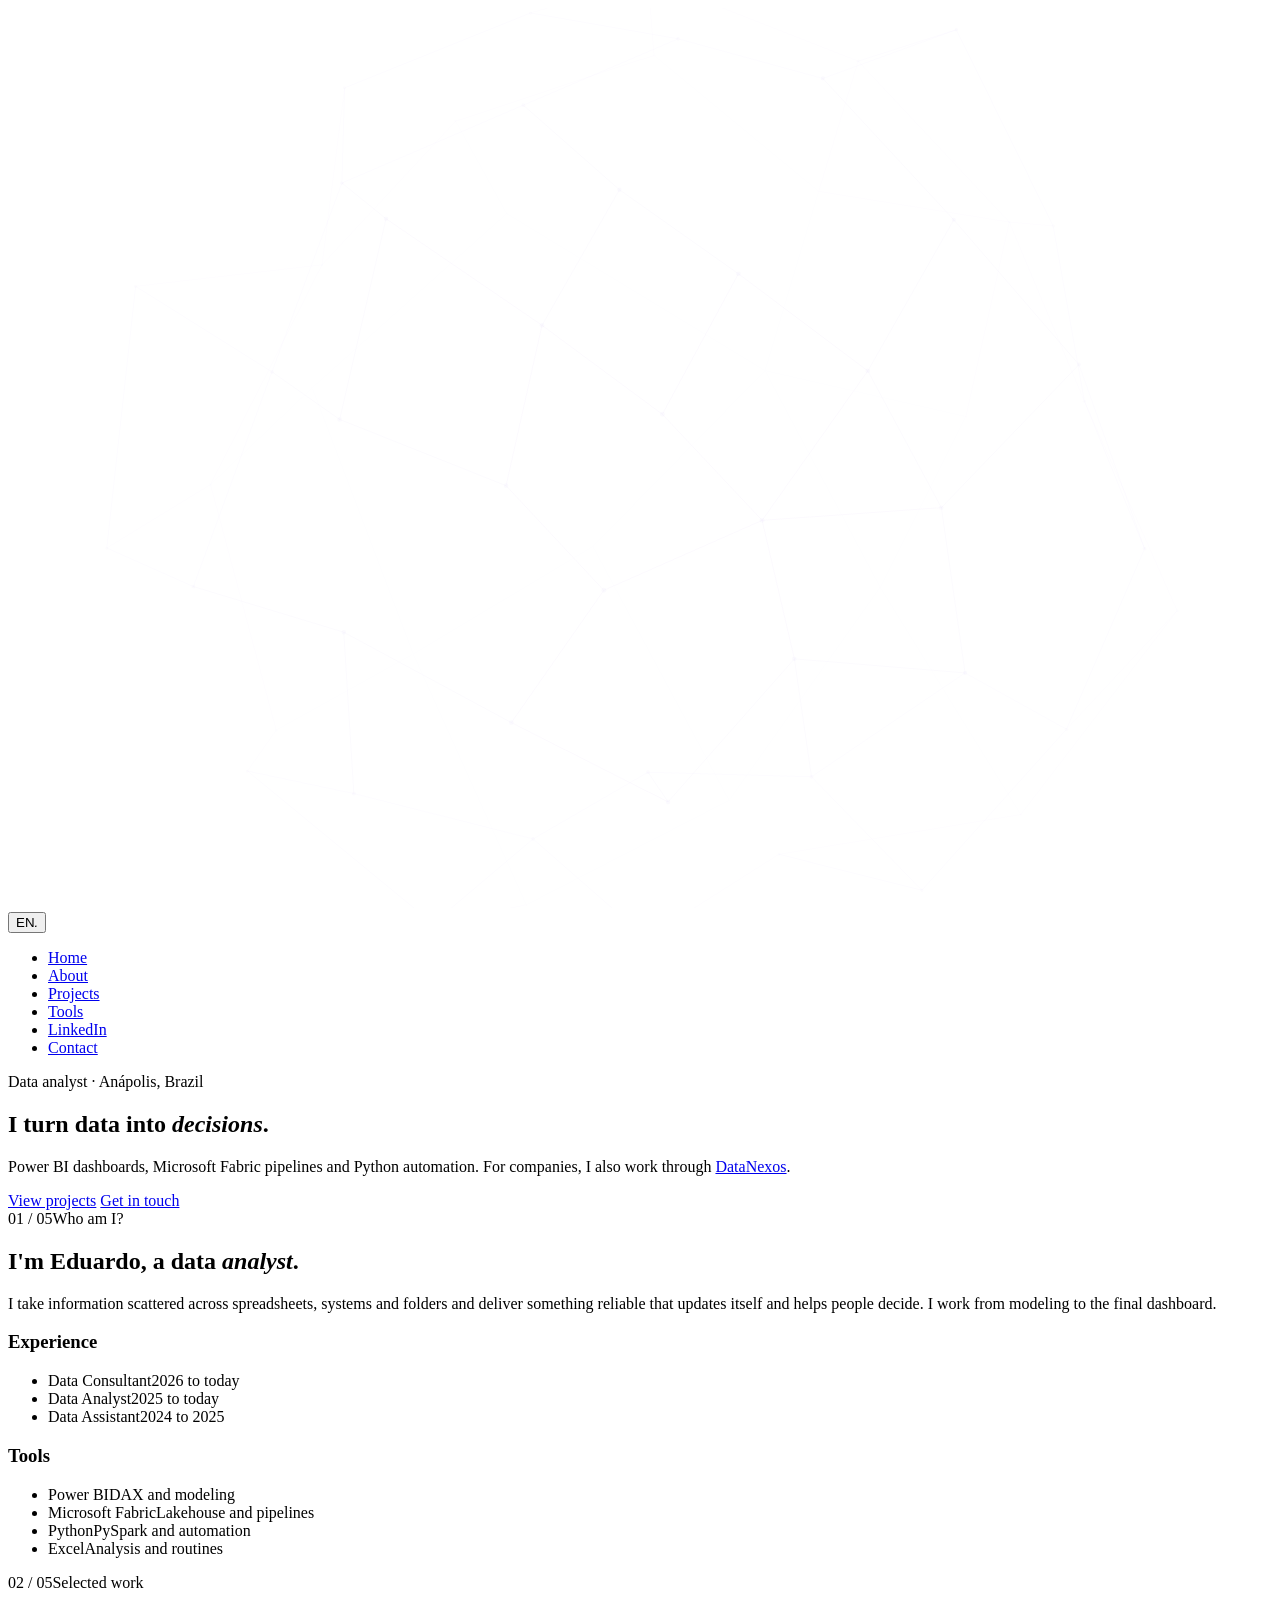
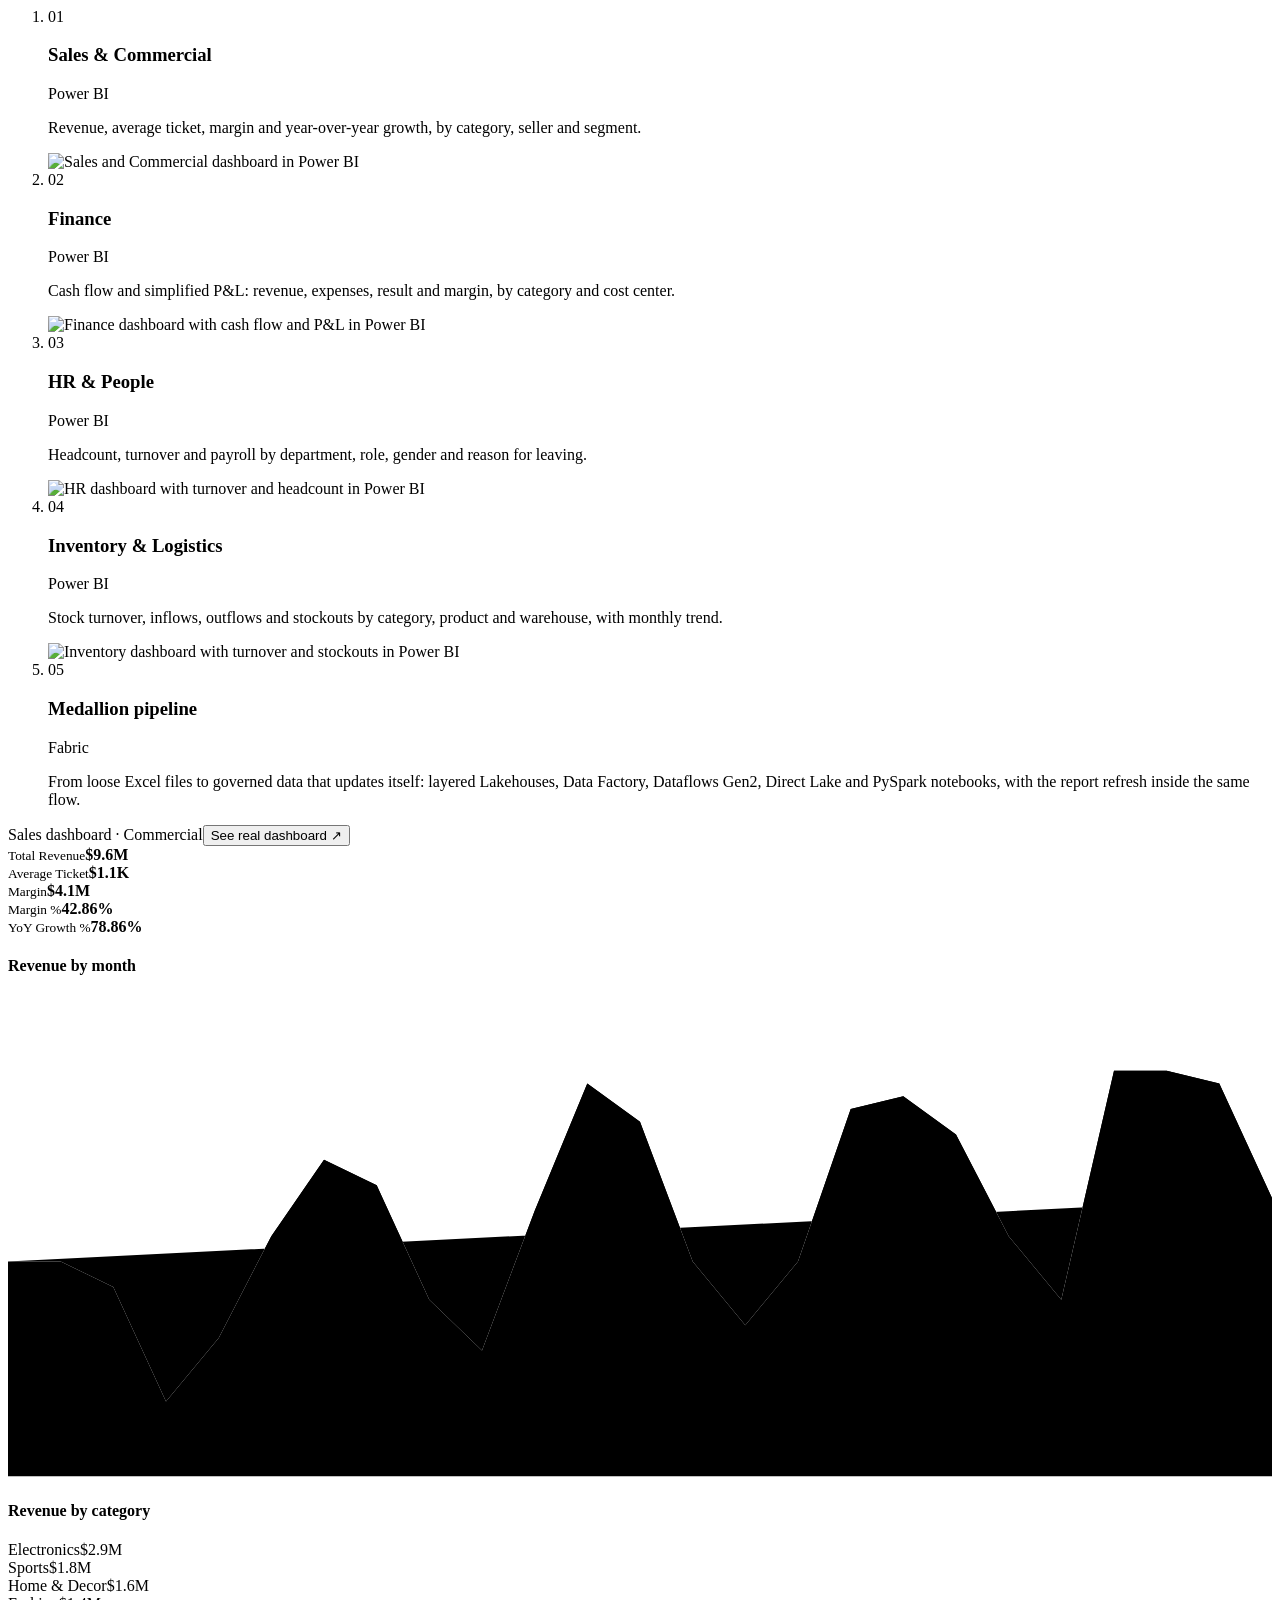
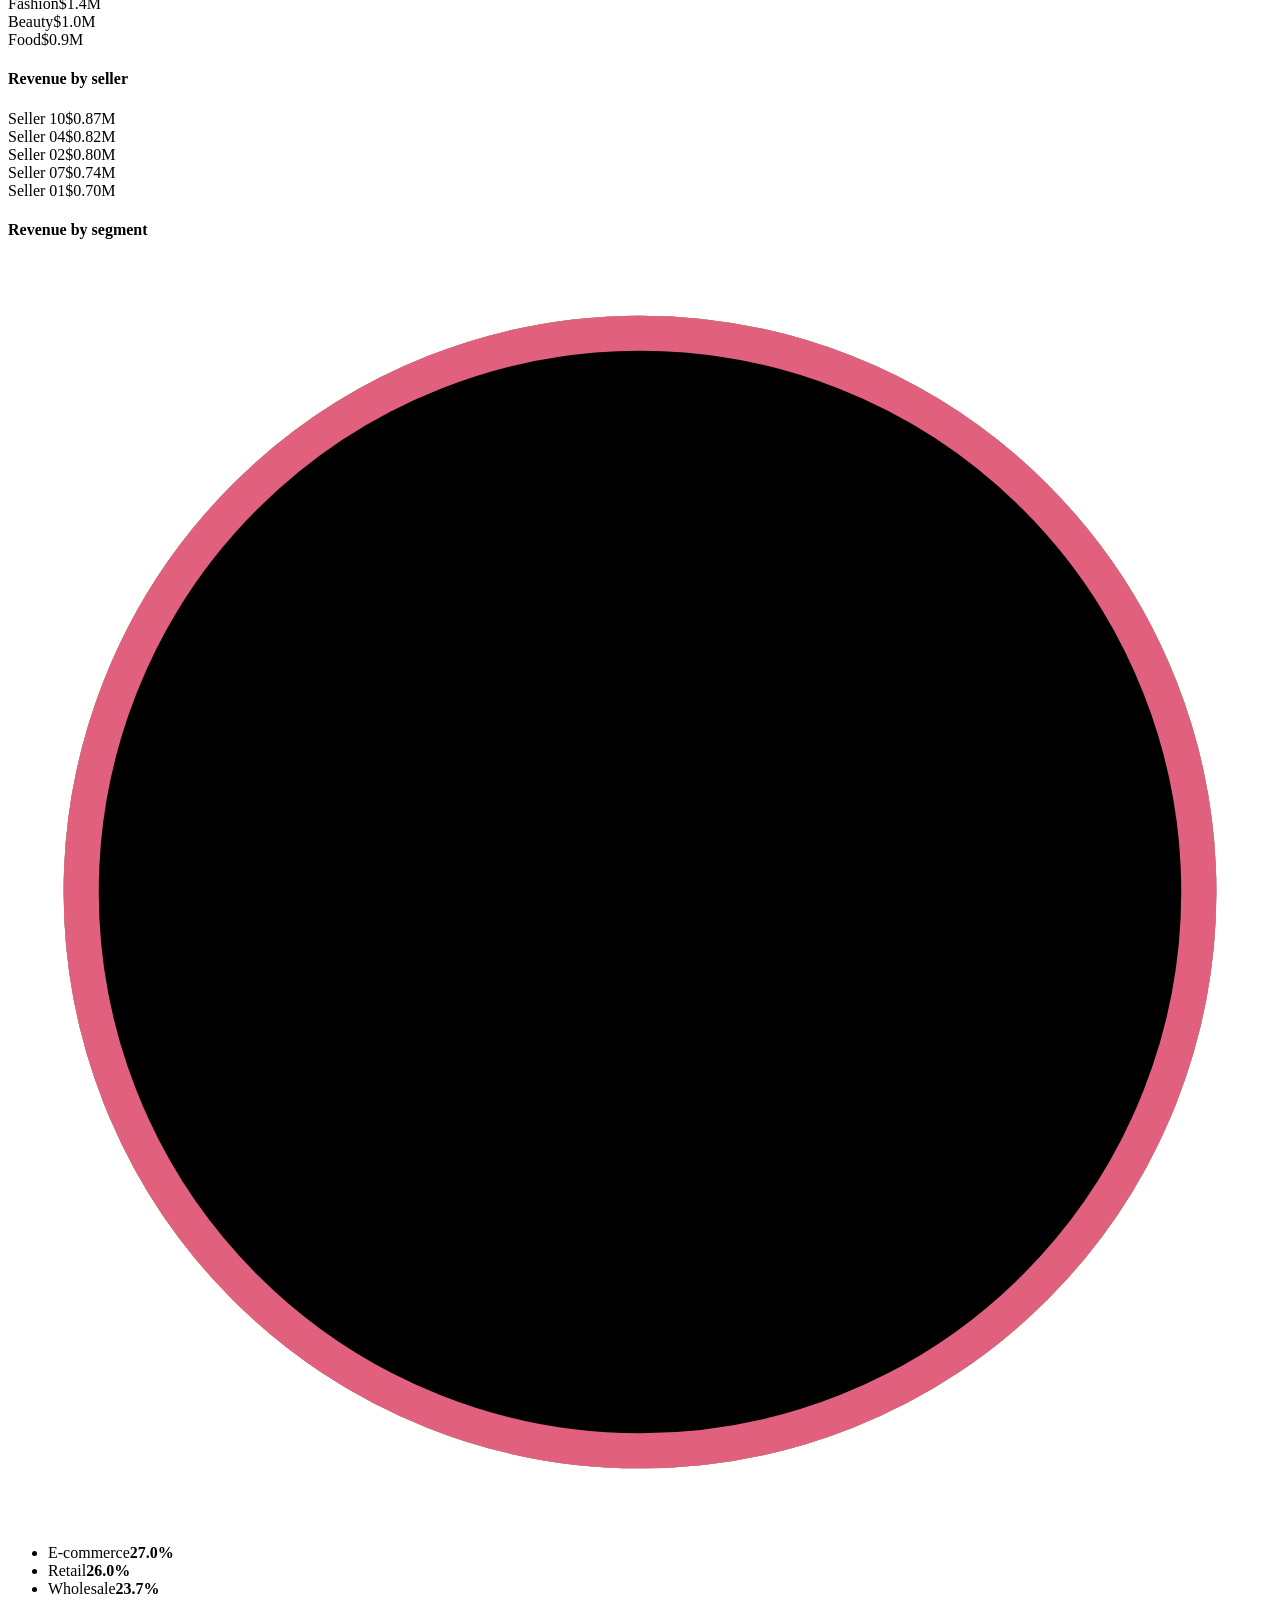
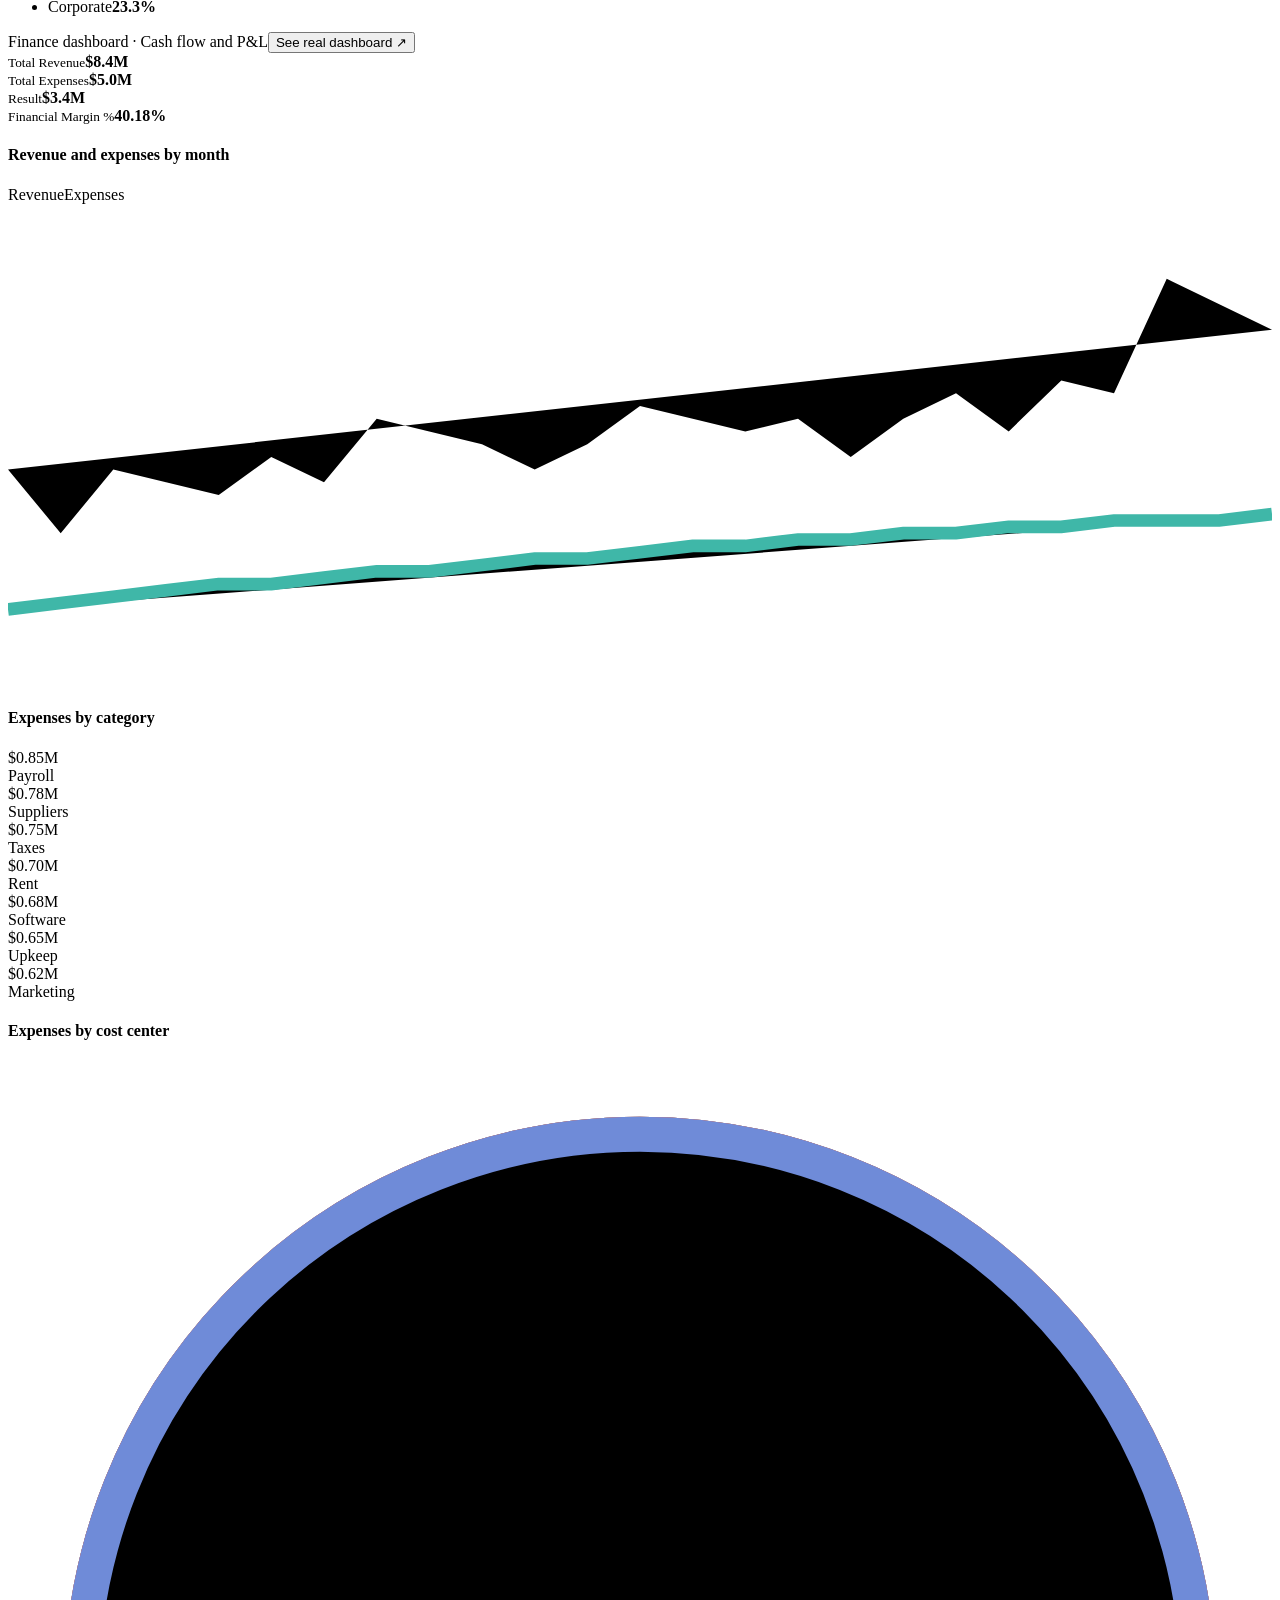
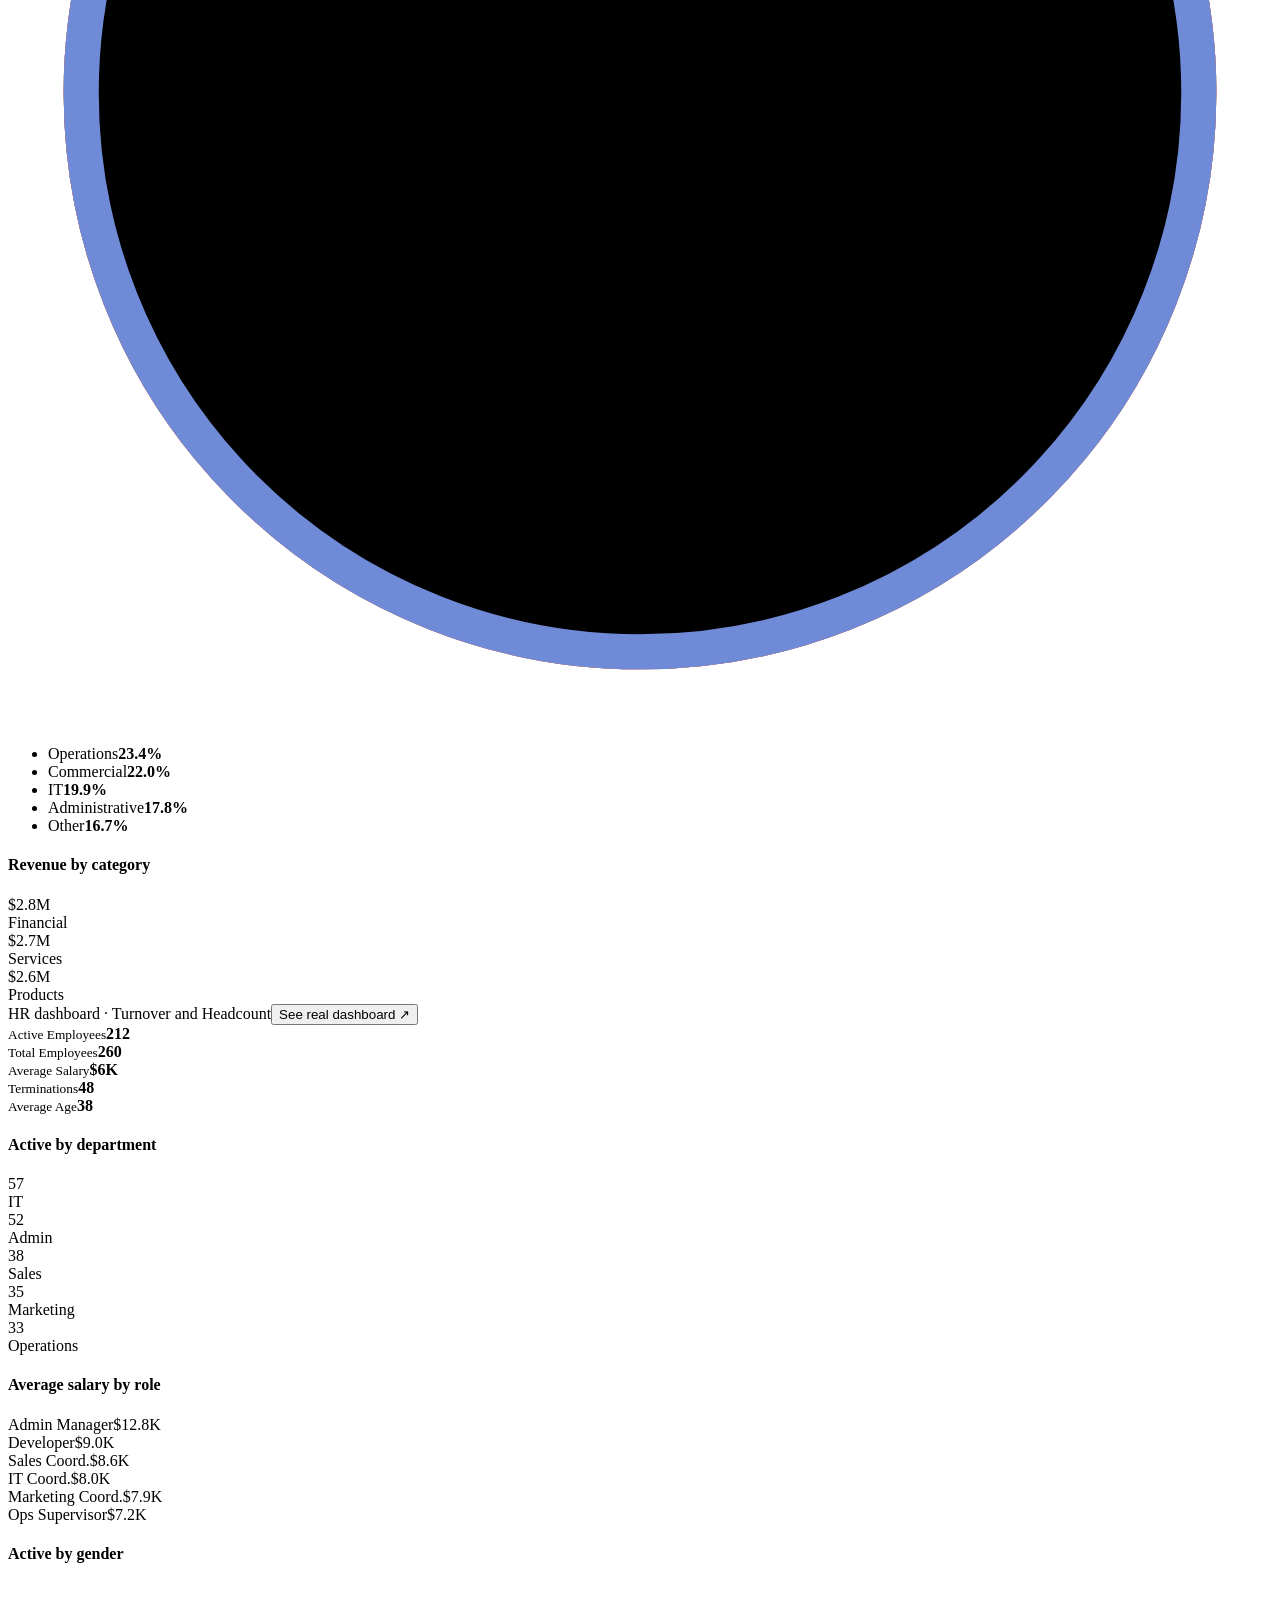
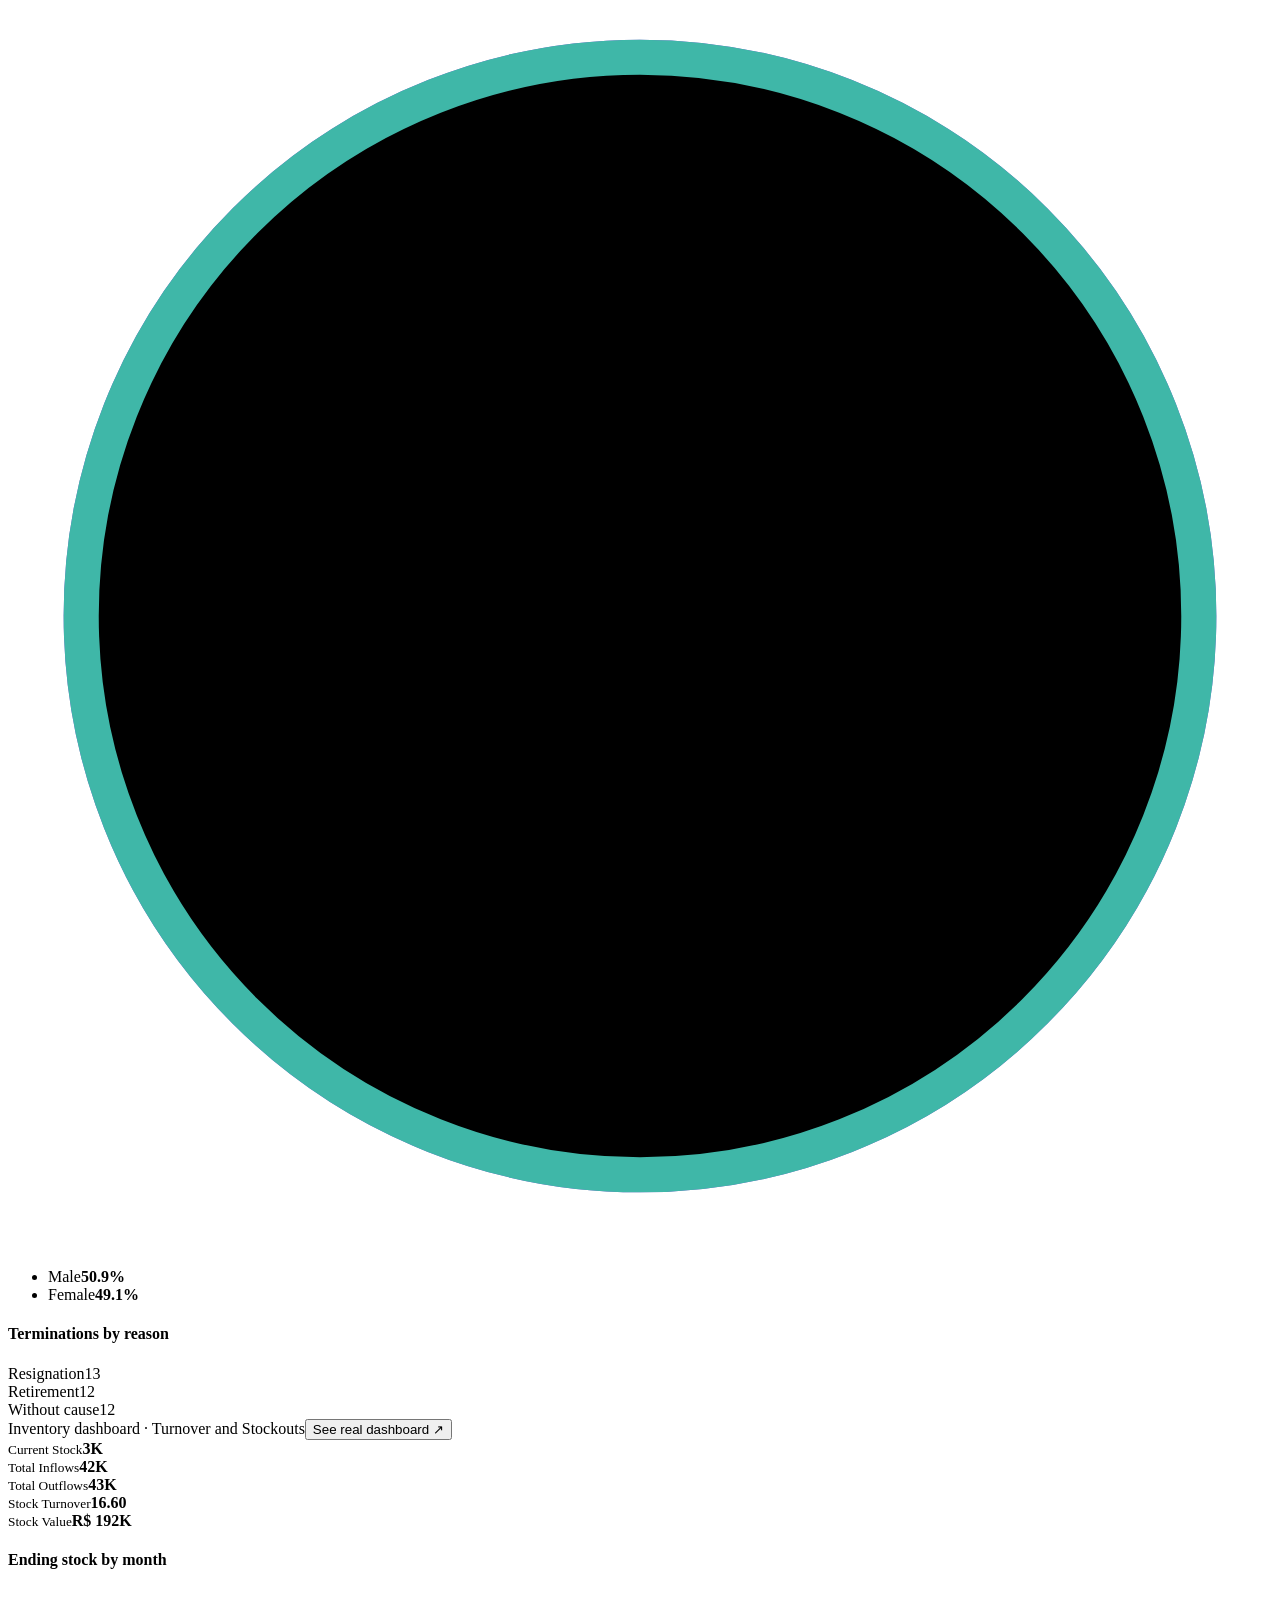
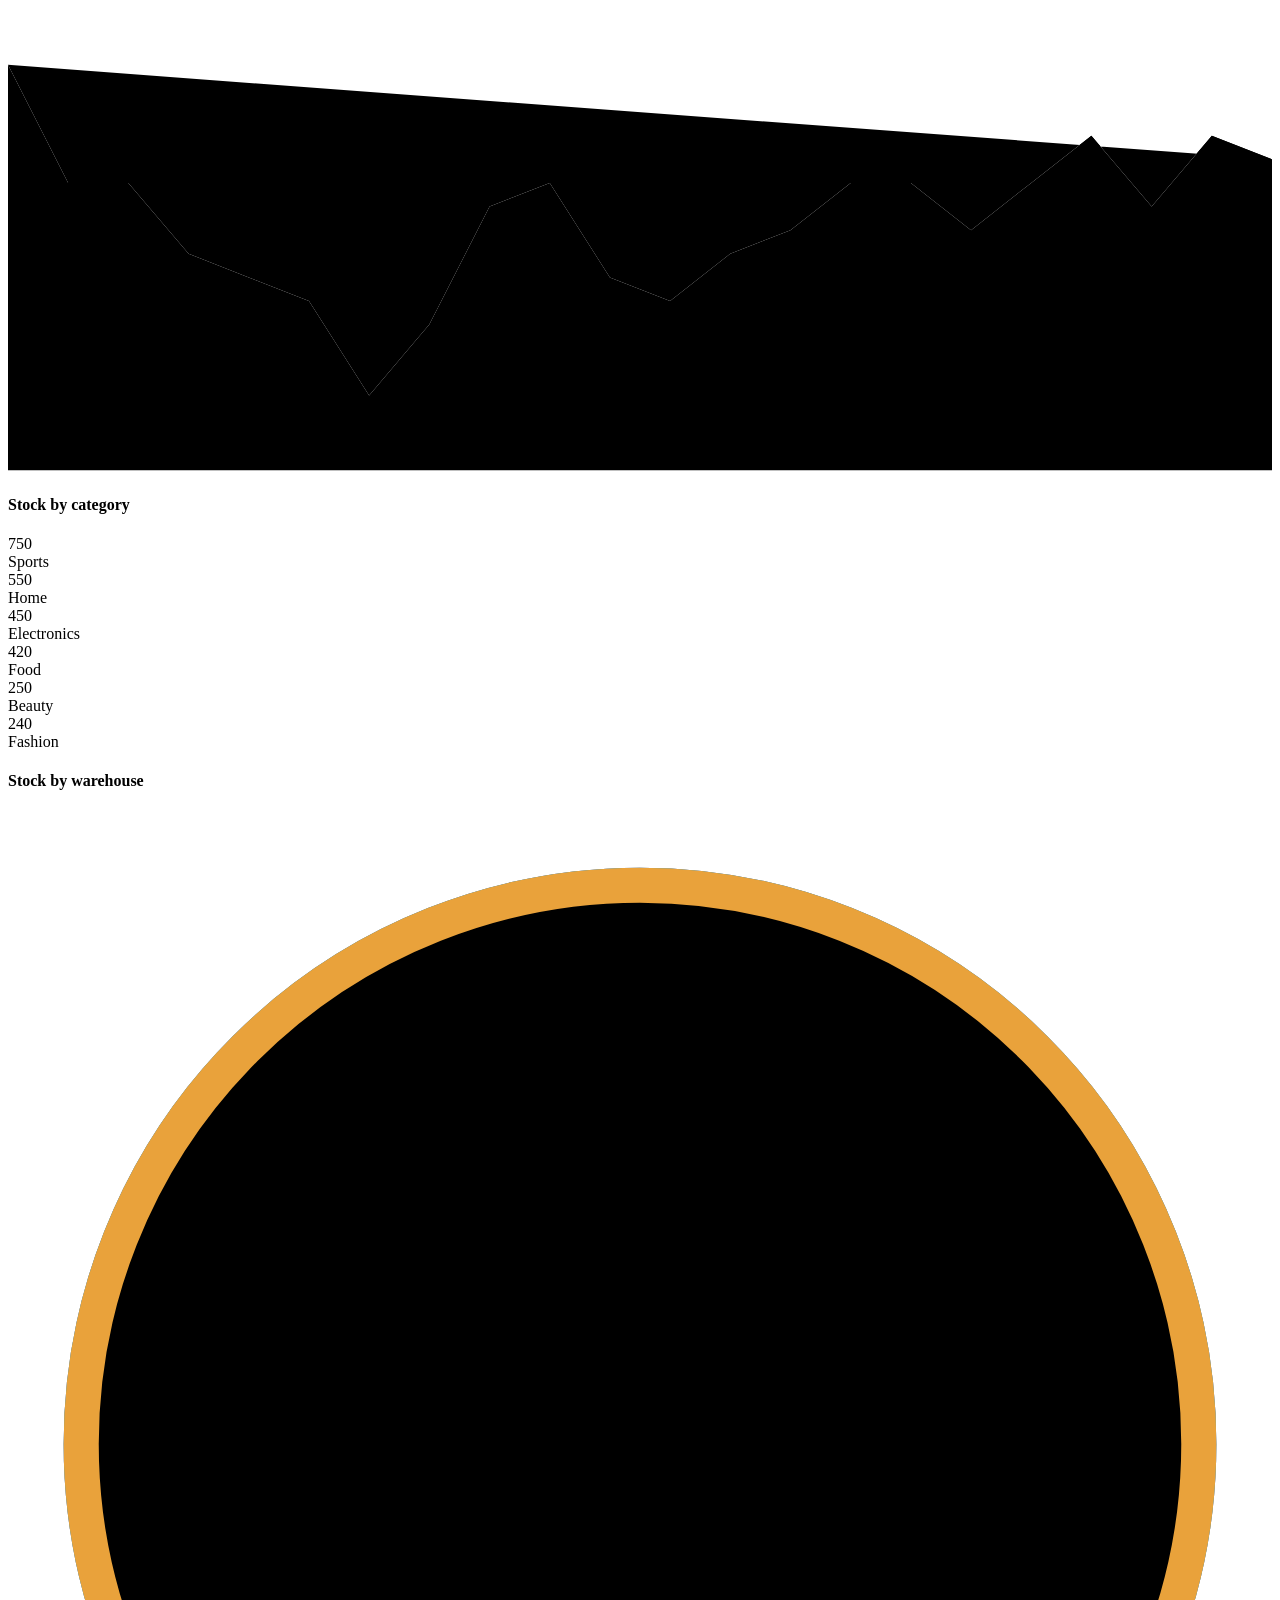
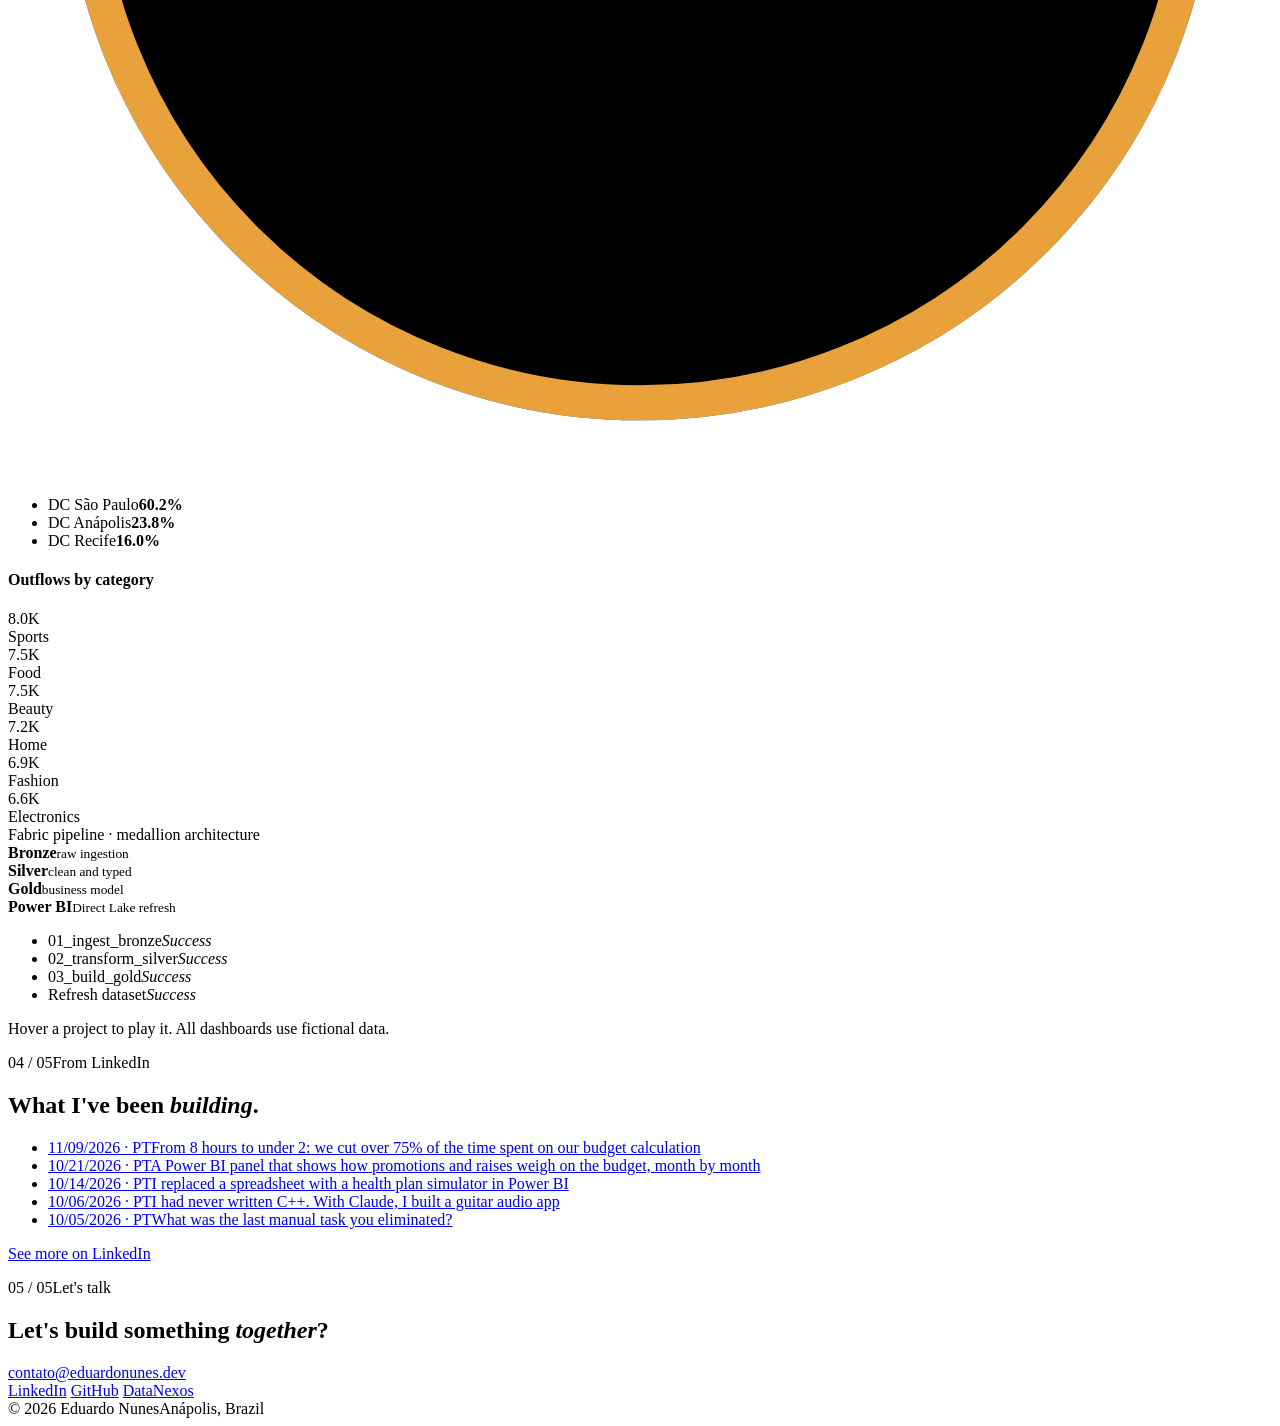
==== index.html @ 03f91855 "Add Ferramentas link to the main nav Co-Authored-By: Claude Sonnet 5.5 <noreply@anthropic.com>" ====
<!DOCTYPE html>
<html lang="pt-BR">
<head>
  <meta charset="utf-8">
  <meta name="viewport" content="width=device-width, initial-scale=1">
  <title>Eduardo Nunes | Analista de dados</title>
  <meta name="description" content="Eduardo Nunes, analista e consultor de dados em Anápolis, GO. Painéis em Power BI, pipelines no Microsoft Fabric e automações em Python.">
  <meta name="author" content="Eduardo Nunes">
  <meta name="theme-color" content="#030305">
  <link rel="canonical" href="https://eduardonunes.dev/">
  <meta property="og:type" content="website">
  <meta property="og:title" content="Eduardo Nunes | Analista de dados">
  <meta property="og:description" content="Painéis em Power BI, pipelines no Microsoft Fabric e automações em Python.">
  <meta property="og:url" content="https://eduardonunes.dev/">
  <meta property="og:image" content="https://eduardonunes.dev/assets/images/og.png">
  <meta name="twitter:card" content="summary_large_image">
  <link rel="icon" href="assets/images/favicon.svg" type="image/svg+xml">
  <link rel="preload" as="font" type="font/woff2" href="assets/fonts/robotoslab-latin.woff2" crossorigin>
  <link rel="preload" as="font" type="font/woff2" href="assets/fonts/spacegrotesk-latin.woff2" crossorigin>
  <script>if(!matchMedia("(prefers-reduced-motion: reduce)").matches)document.documentElement.classList.add("js")</script>
  <link rel="stylesheet" href="assets/css/portfolio.css">
  <script type="application/ld+json">
  {"@context":"https://schema.org","@type":"Person","name":"Eduardo Nunes","url":"https://eduardonunes.dev/","jobTitle":"Analista e Consultor de Dados","email":"contato@eduardonunes.dev","address":{"@type":"PostalAddress","addressLocality":"Anápolis","addressRegion":"GO","addressCountry":"BR"},"sameAs":["https://www.linkedin.com/in/eduardonunesgoncalves/","https://github.com/DevEduNunes","https://datanexos.com"]}
  </script>
</head>
<body>
<canvas id="art" aria-hidden="true"></canvas>

<header class="nav">
  <button class="lang" id="lang" type="button" aria-label="Mudar idioma / Switch language" title="Switch to English"><span id="langLabel">BR</span><i>.</i></button>
  <div class="hint" id="langHint" role="status" hidden>
    <b data-en="Mudar idioma">Switch language</b>
    <span data-en="Este site também está disponível em português.">This site is also available in English.</span>
    <i class="tm" aria-hidden="true"></i>
  </div>
  <nav aria-label="Principal">
    <ul>
      <li><a href="#home" data-nav="home" data-en="Home">Início</a></li>
      <li><a href="#sobre" data-nav="sobre" data-en="About">Sobre</a></li>
      <li><a href="#projetos" data-nav="projetos" data-en="Projects">Projetos</a></li>
      <li><a href="/Ferramentas/" data-en="Tools">Ferramentas</a></li>
      <li><a href="#github" data-nav="github">GitHub</a></li>
      <li><a href="#linkedin" data-nav="linkedin">LinkedIn</a></li>
      <li><a href="#contato" data-nav="contato" data-en="Contact">Contato</a></li>
    </ul>
  </nav>
</header>

<main>

  <!-- Home -->
  <section class="scene" id="home">
    <div class="kicker plain fx"><span class="label" data-en="Data analyst · Anápolis, Brazil">Analista de dados · Anápolis, GO</span></div>
    <h1 class="big">
      <span class="ln"><span data-en="I turn">Transformo</span></span>
      <span class="ln"><span style="--d:.1s" data-en="data into">dados em</span></span>
      <span class="ln"><span style="--d:.2s" data-en="<em>decisions</em>."><em>decisões</em>.</span></span>
    </h1>
    <p class="lede fx" style="--d:.55s" data-en='Power BI dashboards, Microsoft Fabric pipelines and Python automation. For companies, I also work through <a class="tl inl" href="https://datanexos.com" target="_blank" rel="noopener">DataNexos</a>.'>Painéis em Power BI, pipelines no Microsoft Fabric e automações em Python. Para empresas, atendo também pela <a class="tl inl" href="https://datanexos.com" target="_blank" rel="noopener">DataNexos</a>.</p>
    <div class="actions fx" style="--d:.7s">
      <a class="tl" href="#projetos" data-en="View projects">Ver projetos</a>
      <a class="tl" href="#contato" data-en="Get in touch">Falar comigo</a>
    </div>
  </section>

  <!-- Sobre -->
  <section class="scene" id="sobre">
    <div class="kicker fx"><span class="count">01 / 05</span><span class="bar"></span><span class="label" data-en="Who am I?">Quem sou eu?</span></div>
    <h2 class="big md">
      <span class="ln"><span data-en="I'm Eduardo,">Sou o Eduardo,</span></span>
      <span class="ln"><span style="--d:.1s" data-en="a data <em>analyst</em>."><em>analista</em> de dados.</span></span>
    </h2>
    <p class="lede fx" style="--d:.45s" data-en="I take information scattered across spreadsheets, systems and folders and deliver something reliable that updates itself and helps people decide. I work from modeling to the final dashboard.">Pego informação espalhada em planilhas, sistemas e pastas e entrego algo confiável, que se atualiza sozinho e ajuda quem precisa decidir. Trabalho da modelagem ao painel final.</p>
    <div class="about-grid fx" style="--d:.6s">
      <div>
        <h3 data-en="Experience">Experiência</h3>
        <ul>
          <li><span data-en="Data Consultant">Consultor de Dados</span><span data-en="2026 to today">2026 a hoje</span></li>
          <li><span data-en="Data Analyst">Analista de Dados</span><span data-en="2025 to today">2025 a hoje</span></li>
          <li><span data-en="Data Assistant">Assistente de Dados</span><span data-en="2024 to 2025">2024 a 2025</span></li>
        </ul>
      </div>
      <div>
        <h3 data-en="Tools">Ferramentas</h3>
        <ul>
          <li><span>Power BI</span><span data-en="DAX and modeling">DAX e modelagem</span></li>
          <li><span>Microsoft Fabric</span><span data-en="Lakehouse and pipelines">Lakehouse e pipelines</span></li>
          <li><span>Python</span><span data-en="PySpark and automation">PySpark e automação</span></li>
          <li><span>Excel</span><span data-en="Analysis and routines">Análise e rotinas</span></li>
        </ul>
      </div>
    </div>
  </section>

  <!-- Projetos -->
  <section class="scene" id="projetos">
    <div class="kicker fx"><span class="count">02 / 05</span><span class="bar"></span><span class="label" data-en="Selected work">Trabalhos selecionados</span></div>
    <div class="work">
      <ol class="plist fx" style="--d:.2s">
        <li class="prow on" data-i="0" data-dash="vendas" data-zoom="assets/images/work/dashboard-vendas.webp" tabindex="0" role="button" aria-label="Ver painel de Vendas e Comercial">
          <div class="top"><span class="n">01</span><h3 class="t" data-en="Sales &amp; Commercial">Vendas e Comercial</h3><span class="tech">Power BI</span></div>
          <div class="d"><p data-en="Revenue, average ticket, margin and year-over-year growth, by category, seller and segment.">Faturamento, ticket médio, margem e crescimento ano a ano, por categoria, vendedor e segmento.</p></div>
          <img class="mimg" loading="lazy" width="1098" height="525" src="assets/images/work/dashboard-vendas.webp" alt="Painel de Vendas e Comercial em Power BI" data-en-alt="Sales and Commercial dashboard in Power BI">
        </li>
        <li class="prow" data-i="1" data-dash="financeiro" data-zoom="assets/images/work/dashboard-financeiro.webp" tabindex="0" role="button" aria-label="Ver painel Financeiro">
          <div class="top"><span class="n">02</span><h3 class="t" data-en="Finance">Financeiro</h3><span class="tech">Power BI</span></div>
          <div class="d"><p data-en="Cash flow and simplified P&amp;L: revenue, expenses, result and margin, by category and cost center.">Fluxo de caixa e DRE simplificado: receita, despesa, resultado e margem, por categoria e centro de custo.</p></div>
          <img class="mimg" loading="lazy" width="1098" height="525" src="assets/images/work/dashboard-financeiro.webp" alt="Painel Financeiro com fluxo de caixa e DRE em Power BI" data-en-alt="Finance dashboard with cash flow and P&amp;L in Power BI">
        </li>
        <li class="prow" data-i="2" data-dash="rh" data-zoom="assets/images/work/dashboard-rh.webp" tabindex="0" role="button" aria-label="Ver painel de RH e Pessoas">
          <div class="top"><span class="n">03</span><h3 class="t" data-en="HR &amp; People">RH e Pessoas</h3><span class="tech">Power BI</span></div>
          <div class="d"><p data-en="Headcount, turnover and payroll by department, role, gender and reason for leaving.">Headcount, turnover e folha salarial por departamento, cargo, gênero e motivo de desligamento.</p></div>
          <img class="mimg" loading="lazy" width="1098" height="525" src="assets/images/work/dashboard-rh.webp" alt="Painel de RH com turnover e headcount em Power BI" data-en-alt="HR dashboard with turnover and headcount in Power BI">
        </li>
        <li class="prow" data-i="3" data-dash="estoque" data-zoom="assets/images/work/dashboard-estoque.webp" tabindex="0" role="button" aria-label="Ver painel de Estoque e Logística">
          <div class="top"><span class="n">04</span><h3 class="t" data-en="Inventory &amp; Logistics">Estoque e Logística</h3><span class="tech">Power BI</span></div>
          <div class="d"><p data-en="Stock turnover, inflows, outflows and stockouts by category, product and warehouse, with monthly trend.">Giro de estoque, entradas, saídas e ruptura por categoria, produto e depósito, com evolução mensal.</p></div>
          <img class="mimg" loading="lazy" width="1098" height="617" src="assets/images/work/dashboard-estoque.webp" alt="Painel de Estoque com giro e ruptura em Power BI" data-en-alt="Inventory dashboard with turnover and stockouts in Power BI">
        </li>
        <li class="prow" data-i="4" data-dash="pipeline" tabindex="0" role="button" aria-label="Ver pipeline medalhão">
          <div class="top"><span class="n">05</span><h3 class="t" data-en="Medallion pipeline">Pipeline medalhão</h3><span class="tech">Fabric</span></div>
          <div class="d"><p data-en="From loose Excel files to governed data that updates itself: layered Lakehouses, Data Factory, Dataflows Gen2, Direct Lake and PySpark notebooks, with the report refresh inside the same flow.">Do Excel solto em pasta ao dado governado, atualizado sozinho: Lakehouses em camadas, Data Factory, Dataflows Gen2, Direct Lake e notebooks PySpark, com o refresh do painel dentro do próprio fluxo.</p></div>
        </li>
      </ol>

      <div class="pv fx" style="--d:.35s">
        <div class="pv-item on" data-i="0" data-dash="vendas"></div>
        <div class="pv-item" data-i="1" data-dash="financeiro"></div>
        <div class="pv-item" data-i="2" data-dash="rh"></div>
        <div class="pv-item" data-i="3" data-dash="estoque"></div>
        <div class="pv-item" data-i="4" data-dash="pipeline">
          <div class="dash pipe">
            <div class="dash-h"><span data-en="Fabric pipeline · medallion architecture">Pipeline no Fabric · arquitetura medalhão</span></div>
            <div class="flow4" aria-hidden="true">
              <div class="node" style="--nd:.8s"><b>Bronze</b><small data-en="raw ingestion">ingestão bruta</small></div>
              <div class="link"><i class="packet" style="--pd:.2s"></i></div>
              <div class="node" style="--nd:2.1s"><b>Silver</b><small data-en="clean and typed">limpeza e tipagem</small></div>
              <div class="link"><i class="packet" style="--pd:1.5s"></i></div>
              <div class="node" style="--nd:3.4s"><b>Gold</b><small data-en="business model">modelo de negócio</small></div>
              <div class="link"><i class="packet" style="--pd:2.8s"></i></div>
              <div class="node" style="--nd:4.7s"><b>Power BI</b><small data-en="Direct Lake refresh">refresh Direct Lake</small></div>
            </div>
            <ul class="runlog">
              <li style="--rd:.9s"><span>01_ingest_bronze</span><em data-en="Success">Êxito</em></li>
              <li style="--rd:2.2s"><span>02_transform_silver</span><em data-en="Success">Êxito</em></li>
              <li style="--rd:3.5s"><span>03_build_gold</span><em data-en="Success">Êxito</em></li>
              <li style="--rd:4.8s"><span data-en="Refresh dataset">Atualizar dataset</span><em data-en="Success">Êxito</em></li>
            </ul>
          </div>
        </div>
      </div>
    </div>
    <p class="note fx" style="--d:.5s" data-en="Hover a project to play it. All dashboards use fictional data.">Passe o mouse em um projeto para ver funcionando. Os painéis usam dados fictícios.</p>
  </section>

  <!-- GitHub -->
  <section class="scene" id="github">
    <div class="kicker fx"><span class="count">03 / 05</span><span class="bar"></span><span class="label" data-en="Open source">Código aberto</span></div>
    <h2 class="big md">
      <span class="ln"><span data-en="Projects on">Projetos no</span></span>
      <span class="ln"><span style="--d:.1s"><em>GitHub</em>.</span></span>
    </h2>
    <ul class="posts repos fx" id="githubRepos" style="--d:.45s"></ul>
    <p class="more fx" style="--d:.6s"><a class="tl" href="https://github.com/DevEduNunes" target="_blank" rel="noopener noreferrer" data-en="See more on GitHub">Ver mais no GitHub</a></p>
  </section>

  <!-- LinkedIn -->
  <section class="scene" id="linkedin">
    <div class="kicker fx"><span class="count">04 / 05</span><span class="bar"></span><span class="label" data-en="From LinkedIn">Direto do LinkedIn</span></div>
    <h2 class="big md">
      <span class="ln"><span data-en="What I've been">O que ando</span></span>
      <span class="ln"><span style="--d:.1s" data-en="<em>building</em>."><em>construindo</em>.</span></span>
    </h2>
    <ul class="posts fx" id="linkedinPosts" style="--d:.45s"></ul>
    <p class="more fx" style="--d:.6s"><a class="tl" href="https://www.linkedin.com/in/eduardonunesgoncalves/" target="_blank" rel="noopener noreferrer" data-en="See more on LinkedIn">Ver mais no LinkedIn</a></p>
  </section>

  <!-- Contato -->
  <section class="scene" id="contato">
    <div class="kicker fx"><span class="count">05 / 05</span><span class="bar"></span><span class="label" data-en="Let's talk">Vamos conversar</span></div>
    <h2 class="big md">
      <span class="ln"><span data-en="Let's build">Vamos construir</span></span>
      <span class="ln"><span style="--d:.1s" data-en="something <em>together</em>?">algo <em>juntos</em>?</span></span>
    </h2>
    <div class="fx" style="--d:.45s">
      <a class="mail" href="mailto:contato@eduardonunes.dev">contato@eduardonunes.dev</a>
    </div>
    <div class="socials fx" style="--d:.6s">
      <a class="tl" href="https://www.linkedin.com/in/eduardonunesgoncalves/" target="_blank" rel="noopener noreferrer">LinkedIn</a>
      <a class="tl" href="https://github.com/DevEduNunes" target="_blank" rel="noopener noreferrer">GitHub</a>
      <a class="tl" href="https://datanexos.com" target="_blank" rel="noopener">DataNexos</a>
    </div>
    <div class="foot"><span>© <span id="ano">2026</span> Eduardo Nunes</span><span data-en="Anápolis, Brazil">Anápolis, GO</span></div>
  </section>
</main>

<dialog id="lightbox" aria-label="Imagem ampliada">
  <img src="" alt="">
  <form method="dialog"><span></span><button data-en="Close">Fechar</button></form>
</dialog>

<script>document.getElementById("ano").textContent = new Date().getFullYear();</script>
<script defer src="assets/js/portfolio.js"></script>
</body>
</html>
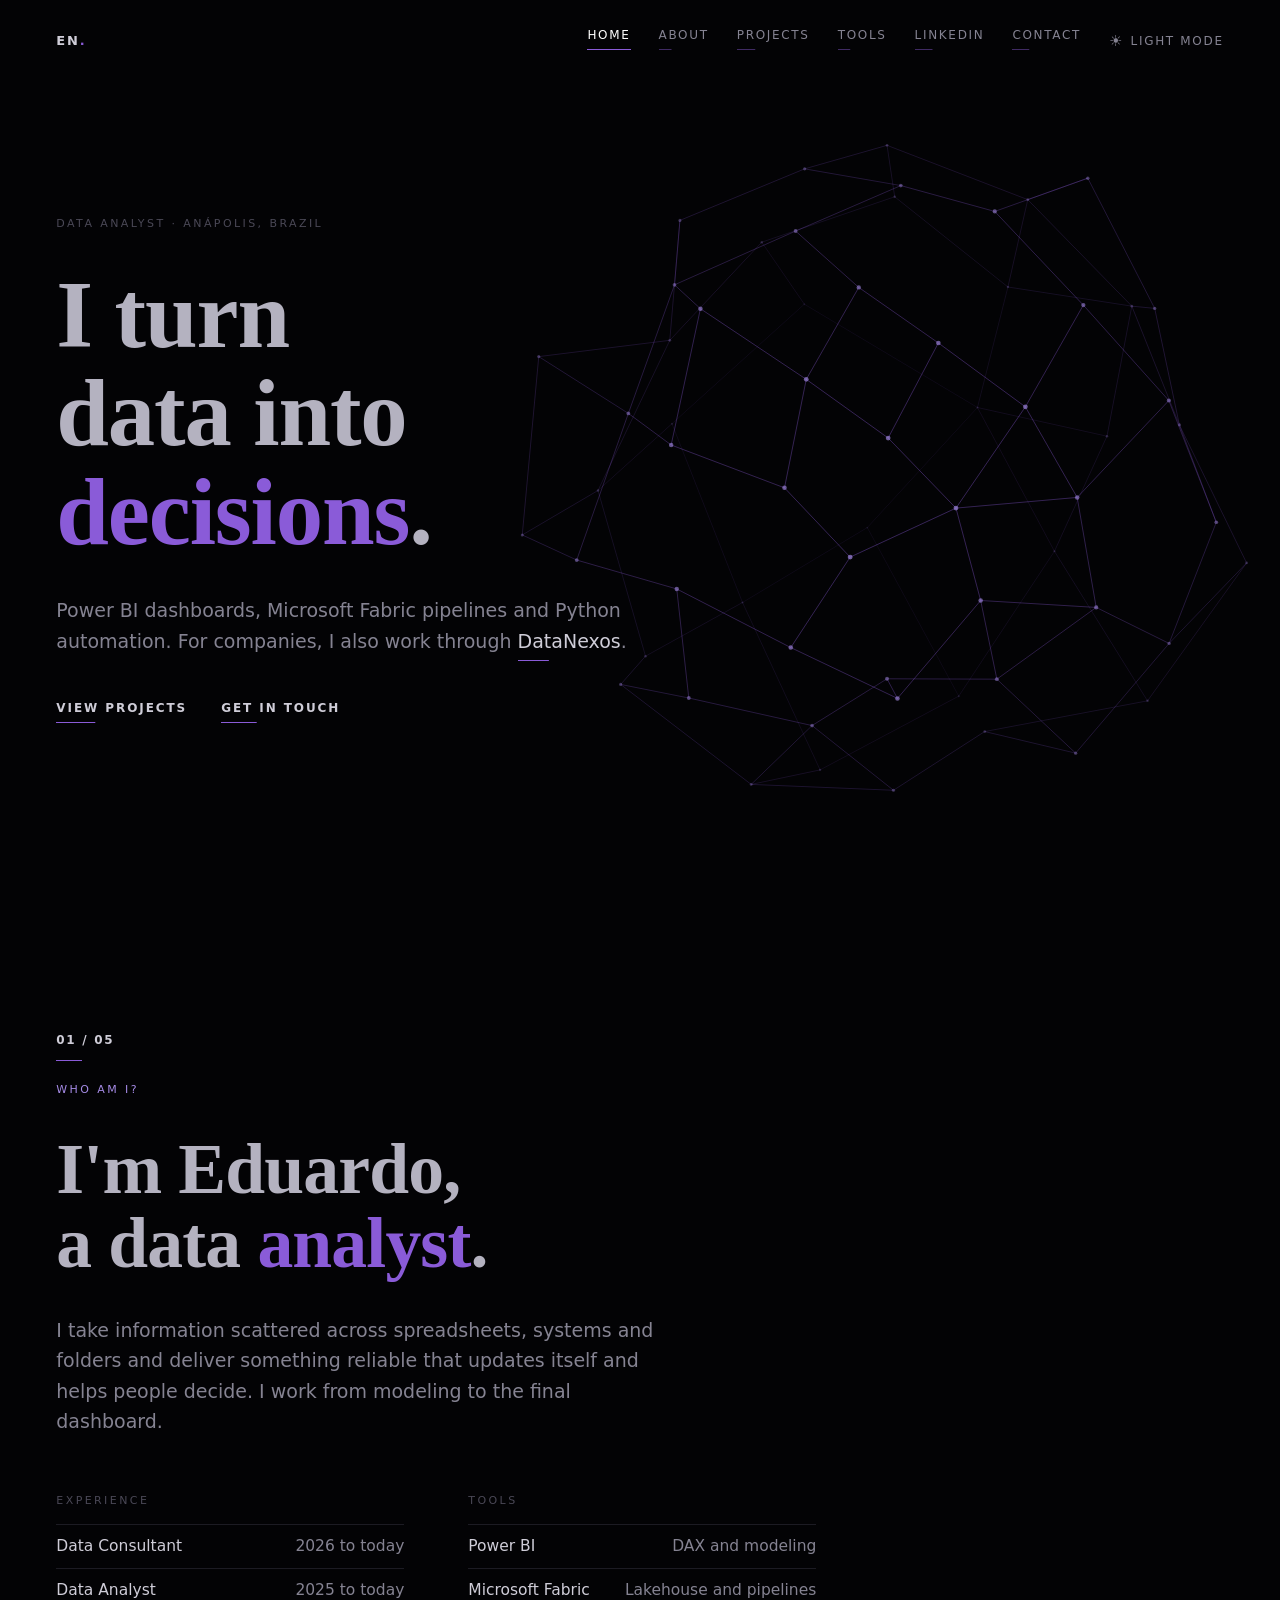
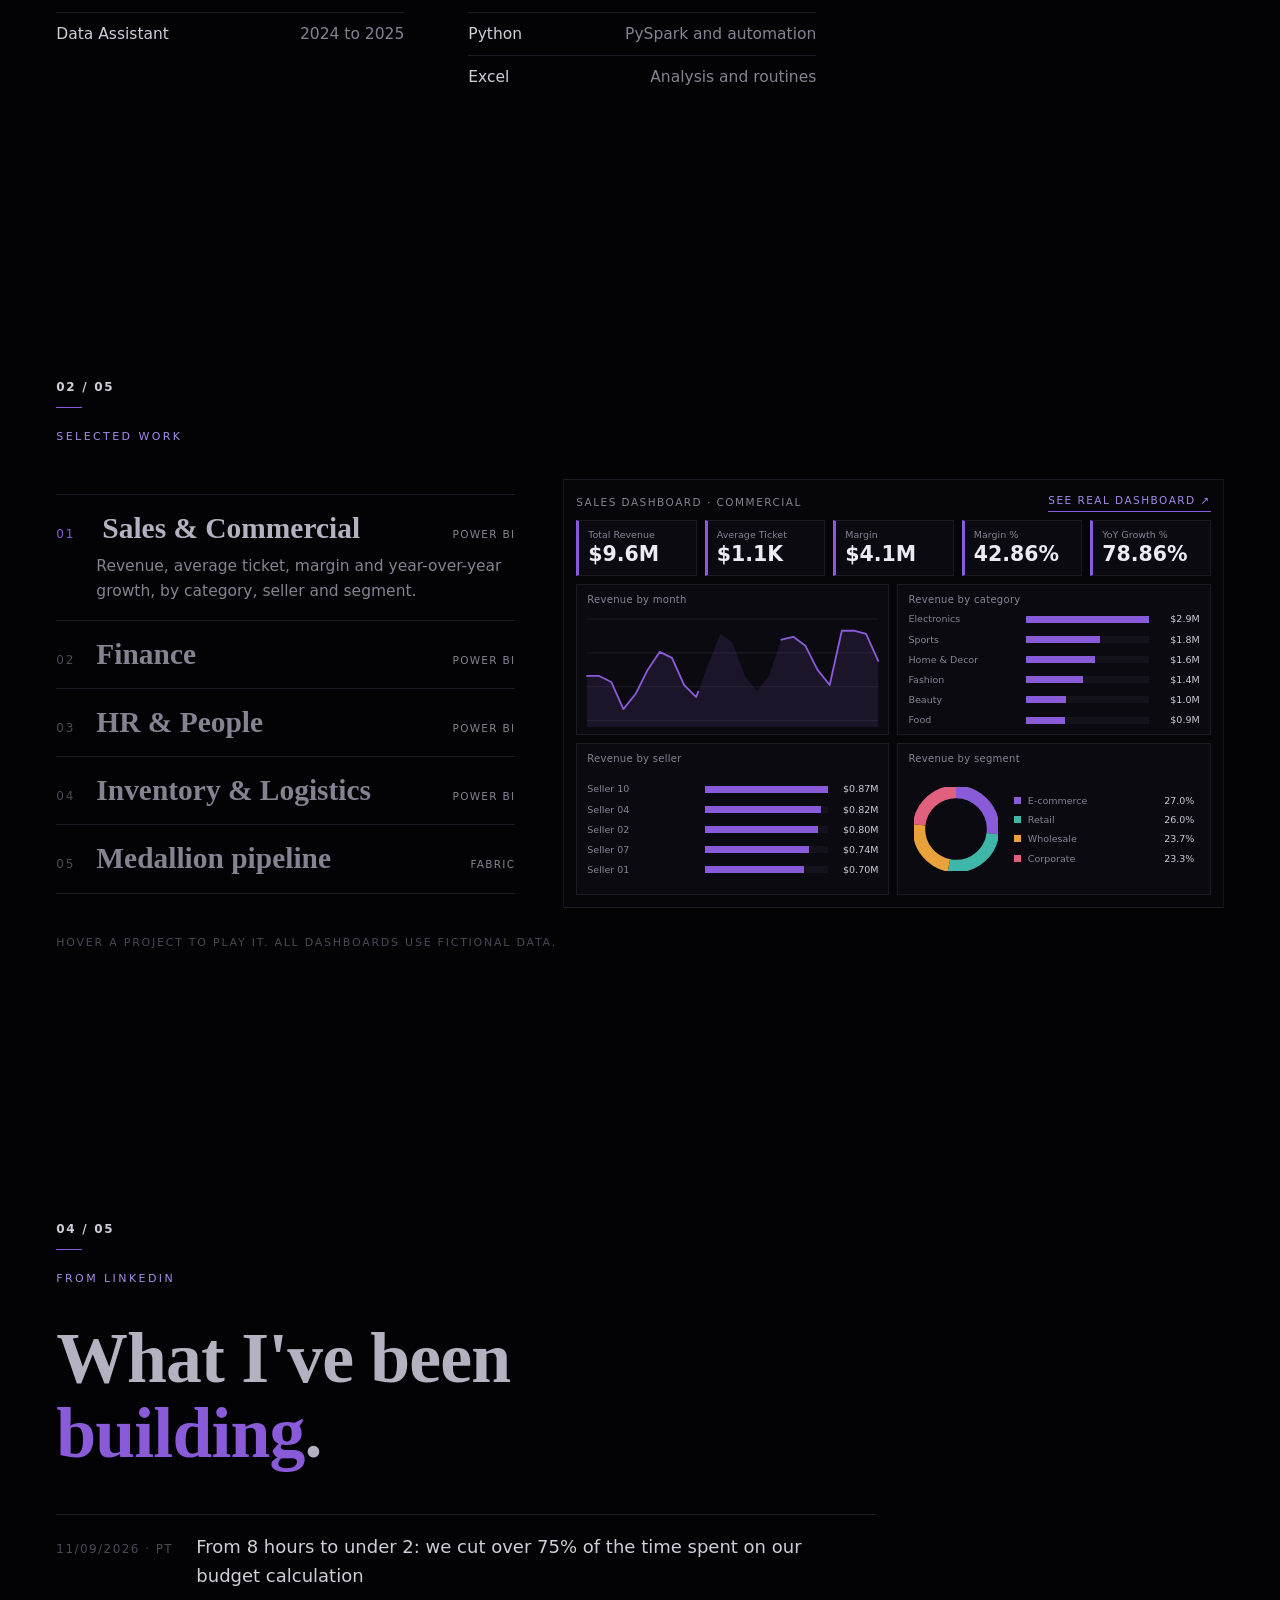
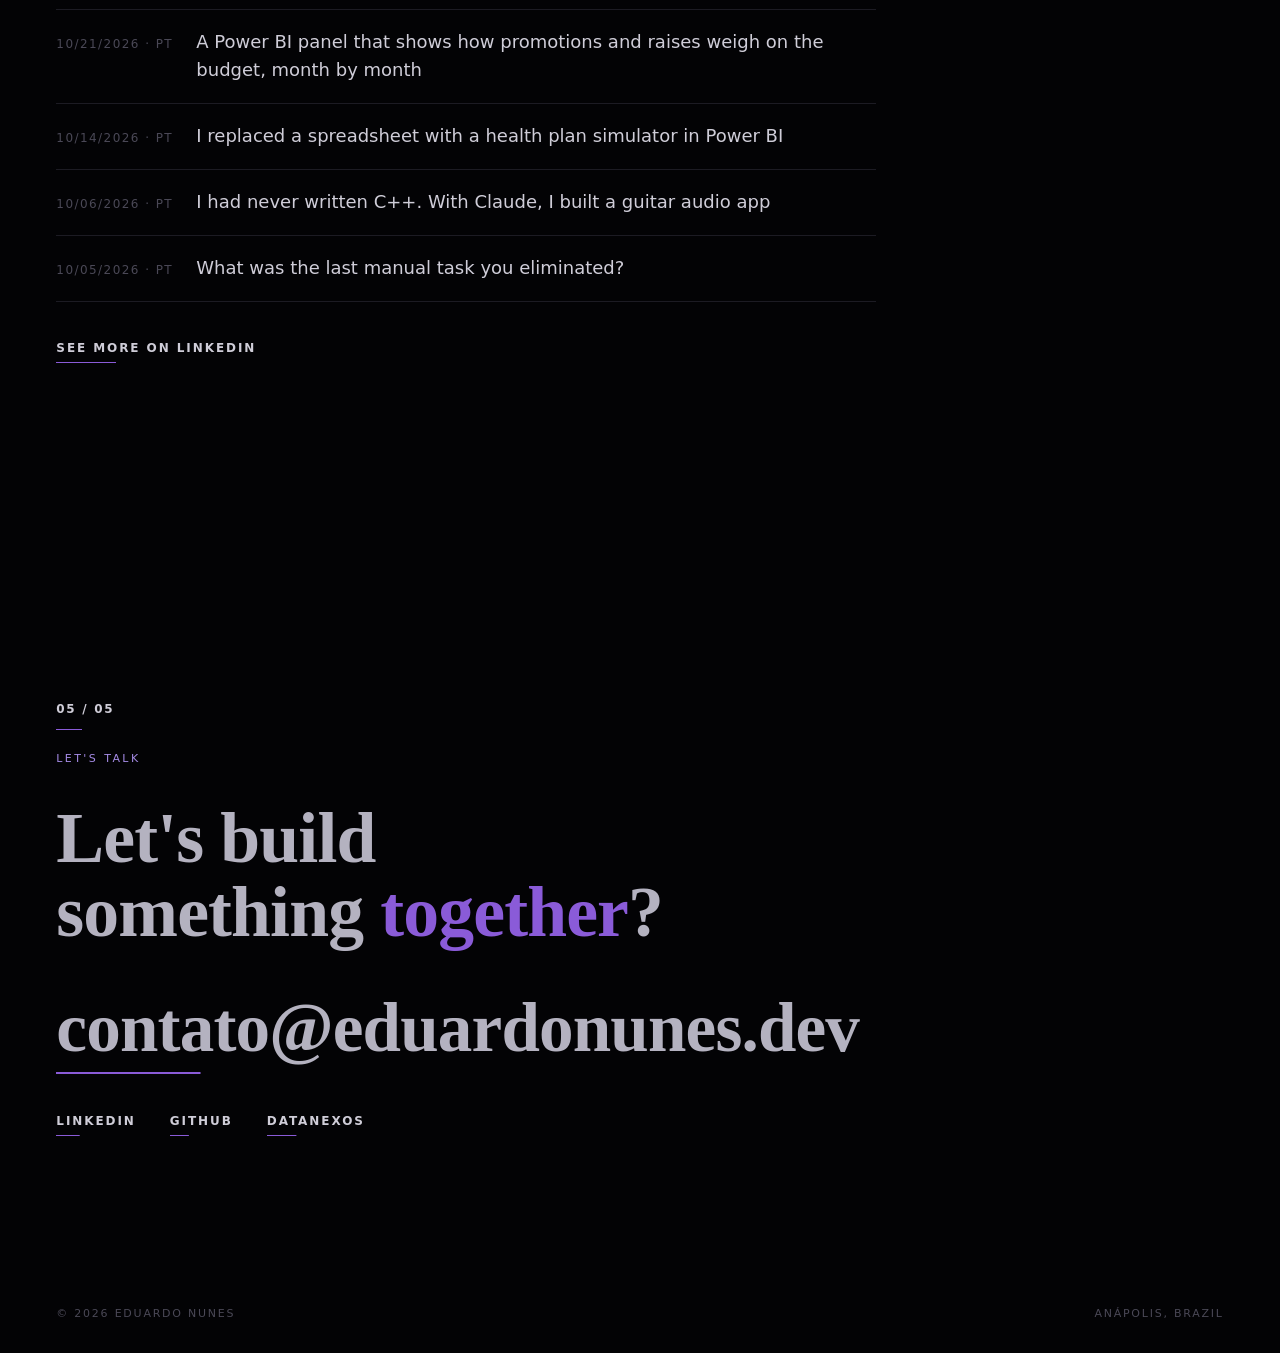
==== commit a0d9e96c: "Adiciona modo claro e escuro (botao no menu, tema compartilhado com as Ferramentas) Co-Authored-By: " ====
--- a/index.html
+++ b/index.html
@@ -18,6 +18,7 @@
   <link rel="preload" as="font" type="font/woff2" href="assets/fonts/robotoslab-latin.woff2" crossorigin>
   <link rel="preload" as="font" type="font/woff2" href="assets/fonts/spacegrotesk-latin.woff2" crossorigin>
   <script>if(!matchMedia("(prefers-reduced-motion: reduce)").matches)document.documentElement.classList.add("js")</script>
+  <script>try{var t=localStorage.getItem("ferramentas-tema"),r=document.documentElement;r.dataset.theme=t==="light"?"light":"dark";if(t==="light")document.querySelector('meta[name="theme-color"]').content="#f7f6fa"}catch(e){document.documentElement.dataset.theme="dark"}</script>
   <link rel="stylesheet" href="assets/css/portfolio.css">
   <script type="application/ld+json">
   {"@context":"https://schema.org","@type":"Person","name":"Eduardo Nunes","url":"https://eduardonunes.dev/","jobTitle":"Analista e Consultor de Dados","email":"contato@eduardonunes.dev","address":{"@type":"PostalAddress","addressLocality":"Anápolis","addressRegion":"GO","addressCountry":"BR"},"sameAs":["https://www.linkedin.com/in/eduardonunesgoncalves/","https://github.com/DevEduNunes","https://datanexos.com"]}
@@ -42,6 +43,7 @@
       <li><a href="#github" data-nav="github">GitHub</a></li>
       <li><a href="#linkedin" data-nav="linkedin">LinkedIn</a></li>
       <li><a href="#contato" data-nav="contato" data-en="Contact">Contato</a></li>
+      <li><button class="theme" id="theme" type="button"><span class="ic" aria-hidden="true">☀</span><span class="tx">Modo claro</span></button></li>
     </ul>
   </nav>
 </header>
--- a/assets/css/portfolio.css
+++ b/assets/css/portfolio.css
@@ -0,0 +1,298 @@
+/* Eduardo Nunes: portfólio em cenas, preto com acento roxo */
+@font-face { font-family: 'Roboto Slab'; font-style: normal; font-weight: 300 900; font-display: swap; src: url('../fonts/robotoslab-latin-ext.woff2') format('woff2'); unicode-range: U+0100-02BA, U+02BD-02C5, U+02C7-02CC, U+02CE-02D7, U+02DD-02FF, U+0304, U+0308, U+0329, U+1D00-1DBF, U+1E00-1E9F, U+1EF2-1EFF, U+2020, U+20A0-20AB, U+20AD-20C0, U+2113, U+2C60-2C7F, U+A720-A7FF; }
+@font-face { font-family: 'Roboto Slab'; font-style: normal; font-weight: 300 900; font-display: swap; src: url('../fonts/robotoslab-latin.woff2') format('woff2'); unicode-range: U+0000-00FF, U+0131, U+0152-0153, U+02BB-02BC, U+02C6, U+02DA, U+02DC, U+0304, U+0308, U+0329, U+2000-206F, U+20AC, U+2122, U+2191, U+2193, U+2212, U+2215, U+FEFF, U+FFFD; }
+@font-face { font-family: 'Space Grotesk'; font-style: normal; font-weight: 300 700; font-display: swap; src: url('../fonts/spacegrotesk-latin-ext.woff2') format('woff2'); unicode-range: U+0100-02BA, U+02BD-02C5, U+02C7-02CC, U+02CE-02D7, U+02DD-02FF, U+0304, U+0308, U+0329, U+1D00-1DBF, U+1E00-1E9F, U+1EF2-1EFF, U+2020, U+20A0-20AB, U+20AD-20C0, U+2113, U+2C60-2C7F, U+A720-A7FF; }
+@font-face { font-family: 'Space Grotesk'; font-style: normal; font-weight: 300 700; font-display: swap; src: url('../fonts/spacegrotesk-latin.woff2') format('woff2'); unicode-range: U+0000-00FF, U+0131, U+0152-0153, U+02BB-02BC, U+02C6, U+02DA, U+02DC, U+0304, U+0308, U+0329, U+2000-206F, U+20AC, U+2122, U+2191, U+2193, U+2212, U+2215, U+FEFF, U+FFFD; }
+
+:root {
+  --bg: #030305;
+  --text: #cfcdd8;
+  --head: #b4b2c0;
+  --muted: #858392;
+  --dim: #4a4856;
+  --line: #1c1b23;
+  --accent: #8a5bd8;
+  --accent-soft: #a58be6;
+  --on: #fff;                      /* texto em destaque (hover, item ativo) */
+  --panel: #09080d; --panel2: #0b0a10; --panel3: #100c19; --dash: #06050a; --track: #14121a;
+  --kpi: #ecebf4; --area: rgba(138, 91, 216, .13); --bgfade: rgba(3, 3, 5, 0);
+  --pad: clamp(22px, 4.4vw, 64px);
+  --sans: "Space Grotesk", system-ui, -apple-system, "Segoe UI", sans-serif;
+  --serif: "Roboto Slab", Rockwell, Georgia, serif;
+  --ease: cubic-bezier(.16, 1, .3, 1);
+  color-scheme: dark;
+}
+/* Modo claro (botão do menu). Mesma paleta do site das Ferramentas. O padrão é o escuro. */
+html[data-theme="light"] {
+  color-scheme: light;
+  --bg: #f7f6fa; --text: #2c2a38; --head: #1b1826; --muted: #5f5c70; --dim: #8c889b; --line: #e2dfec;
+  --accent: #7544c9; --accent-soft: #6a3fba;
+  --on: #14121c;
+  --panel: #ffffff; --panel2: #f1eff7; --panel3: #ebe6f8; --dash: #ffffff; --track: #e5e1f1;
+  --kpi: #14121c; --area: rgba(117, 68, 201, .12); --bgfade: rgba(247, 246, 250, 0);
+}
+
+*, *::before, *::after { box-sizing: border-box; }
+html { scroll-snap-type: y proximity; scroll-behavior: smooth; background: var(--bg); }
+body { margin: 0; background: var(--bg); color: var(--text); font-family: var(--sans); font-size: 18px; line-height: 1.6; -webkit-font-smoothing: antialiased; overflow-x: hidden; }
+::selection { background: var(--accent); color: #fff; }
+img { max-width: 100%; height: auto; display: block; }
+h1, h2, h3, p, ul, ol, figure, dl, dd { margin: 0; padding: 0; }
+ul, ol { list-style: none; }
+a { color: inherit; }
+button { font: inherit; color: inherit; }
+:focus-visible { outline: 2px solid var(--accent-soft); outline-offset: 4px; }
+
+#art { position: fixed; inset: 0; width: 100%; height: 100%; z-index: 0; pointer-events: none; }
+
+/* Navegação */
+.nav { position: fixed; top: 0; left: 0; right: 0; z-index: 20; display: flex; justify-content: space-between; align-items: center; padding: 26px var(--pad); pointer-events: none; }
+.nav > * { pointer-events: auto; }
+.logo, .lang { font-weight: 700; font-size: 13px; letter-spacing: .14em; text-decoration: none; }
+.lang { white-space: nowrap; background: none; border: 0; padding: 4px 0; cursor: pointer; color: var(--text); font-family: var(--sans); transition: color .3s; }
+.lang:hover { color: var(--on); }
+.lang i, .logo i { font-style: normal; color: var(--accent); }
+.lang span { display: inline-block; min-width: 1.7em; transition: color .4s; }
+.lang.hinting span { color: var(--accent-soft); }
+
+/* Aviso do seletor de idioma */
+.hint { position: absolute; left: calc(var(--pad) + 56px); top: 10px; max-width: 232px; display: flex; flex-direction: column; gap: 3px; padding: 9px 14px 10px; background: var(--panel); border: 1px solid var(--line); border-left: 2px solid var(--accent); font-size: 12px; line-height: 1.4; color: var(--muted); pointer-events: auto; cursor: pointer; opacity: 0; transform: translateX(-8px); transition: opacity .6s ease, transform .8s var(--ease); }
+.hint[hidden] { display: none; }
+.hint.show { opacity: 1; transform: none; }
+.hint .tm { position: absolute; left: 0; right: 0; bottom: -1px; height: 1px; background: var(--accent); transform-origin: 0 50%; }
+.hint.show .tm { animation: hintbar 12s linear forwards; }
+.hint.show::before { animation: nudge 1.3s ease-in-out .8s 3; }
+.lang.hinting i { animation: dotblink 1.3s ease-in-out .8s 3; }
+@keyframes hintbar { from { transform: scaleX(1); } to { transform: scaleX(0); } }
+@keyframes nudge { 0%, 100% { transform: translateX(0) rotate(45deg); } 50% { transform: translateX(-5px) rotate(45deg); } }
+@keyframes dotblink { 0%, 100% { opacity: 1; } 50% { opacity: .2; } }
+.hint b { font-size: 10.5px; font-weight: 600; letter-spacing: .16em; text-transform: uppercase; color: var(--text); }
+.hint::before { content: ""; position: absolute; left: -6px; top: 14px; width: 9px; height: 9px; background: var(--panel); border-left: 1px solid var(--accent); border-bottom: 1px solid var(--accent); transform: rotate(45deg); }
+.nav ul { display: flex; gap: 28px; }
+.nav li a { position: relative; display: block; padding-bottom: 5px; text-decoration: none; font-size: 12px; font-weight: 500; letter-spacing: .14em; text-transform: uppercase; color: var(--muted); transition: color .3s; }
+.nav li a::after { content: ""; position: absolute; left: 0; bottom: 0; width: 100%; height: 1px; background: var(--accent); transform: scaleX(.25); transform-origin: 0 50%; opacity: .45; transition: transform .6s var(--ease), opacity .3s; }
+.nav li a:hover { color: var(--text); }
+.nav li a.active { color: var(--on); }
+.nav li a.active::after, .nav li a:hover::after { transform: scaleX(1); opacity: 1; }
+
+/* Botão de modo claro / escuro */
+.theme { display: inline-flex; align-items: center; gap: 8px; background: none; border: 0; padding: 0 0 5px; cursor: pointer; font-family: var(--sans); font-size: 12px; font-weight: 500; letter-spacing: .14em; text-transform: uppercase; color: var(--muted); white-space: nowrap; transition: color .3s; }
+.theme:hover { color: var(--on); }
+.theme .ic { font-size: 15px; letter-spacing: 0; line-height: 1; }
+
+/* Cenas */
+.scene { position: relative; z-index: 1; min-height: 100vh; min-height: 100svh; display: flex; flex-direction: column; justify-content: center; padding: 120px var(--pad) 90px; scroll-snap-align: start; }
+.kicker { margin-bottom: 30px; }
+.kicker .count { display: block; font-size: 12px; font-weight: 700; letter-spacing: .14em; color: var(--text); }
+.kicker .bar { display: block; width: 26px; height: 1px; background: var(--accent); margin: 10px 0 12px; transform-origin: 0 50%; }
+.kicker .label { font-size: 11px; font-weight: 500; letter-spacing: .22em; text-transform: uppercase; color: var(--accent-soft); }
+.kicker.plain .label { color: var(--dim); }
+
+.big { font-family: var(--serif); font-weight: 700; font-size: clamp(40px, 7.4vw, 104px); line-height: 1.04; letter-spacing: -.012em; color: var(--head); max-width: 11em; }
+.big.md { font-size: clamp(34px, 5.6vw, 76px); max-width: 13em; }
+.big em { font-style: normal; color: var(--accent); }
+.ln { display: block; overflow: hidden; padding-bottom: .12em; margin-bottom: -.12em; }
+.ln > span { display: block; }
+.lede { margin-top: 34px; max-width: 32em; color: var(--muted); font-size: clamp(16px, 1.5vw, 19px); }
+.lede strong { color: var(--text); font-weight: 500; }
+
+.tl { display: inline-block; position: relative; padding-bottom: 5px; text-decoration: none; font-size: 12px; font-weight: 600; letter-spacing: .16em; text-transform: uppercase; color: var(--text); transition: color .3s; }
+.tl::after { content: ""; position: absolute; left: 0; bottom: 0; width: 100%; height: 1px; background: var(--accent); transform: scaleX(.3); transform-origin: 0 50%; transition: transform .6s var(--ease); }
+.tl:hover { color: var(--on); }
+.tl:hover::after { transform: scaleX(1); }
+.actions { margin-top: 38px; display: flex; flex-wrap: wrap; gap: 14px 34px; }
+
+/* Sobre */
+.about-grid { margin-top: 56px; display: grid; grid-template-columns: 1fr 1fr; gap: 28px 64px; max-width: 760px; }
+.about-grid h3 { font-size: 11px; font-weight: 500; letter-spacing: .22em; text-transform: uppercase; color: var(--dim); margin-bottom: 14px; }
+.about-grid li { display: flex; justify-content: space-between; gap: 16px; padding: 9px 0; border-top: 1px solid var(--line); font-size: 15.5px; color: var(--text); }
+.about-grid li span:last-child { color: var(--muted); text-align: right; }
+
+/* Projetos */
+.work { display: grid; grid-template-columns: minmax(0, .82fr) minmax(0, 1.18fr); gap: 48px; align-items: center; }
+.plist { max-width: 560px; }
+.plist li { border-top: 1px solid var(--line); }
+.plist li:last-child { border-bottom: 1px solid var(--line); }
+.prow { display: block; width: 100%; text-align: left; background: none; border: 0; padding: 16px 0; cursor: pointer; }
+.prow .top { display: flex; align-items: baseline; gap: 16px; min-width: 0; }
+.prow .n { font-size: 12px; font-weight: 500; letter-spacing: .14em; color: var(--dim); min-width: 24px; transition: color .3s; }
+.prow .t { font-family: var(--serif); font-weight: 600; font-size: clamp(21px, 2.3vw, 30px); line-height: 1.2; color: var(--muted); transition: color .35s, transform .5s var(--ease); }
+.prow .tech { margin-left: auto; flex: none; font-size: 10.5px; letter-spacing: .12em; text-transform: uppercase; color: var(--muted); white-space: nowrap; }
+.prow .d { display: grid; grid-template-rows: 0fr; transition: grid-template-rows .6s var(--ease); }
+.prow .d p { overflow: hidden; min-height: 0; padding-left: 40px; color: var(--muted); font-size: 15.5px; max-width: 34em; opacity: 0; transition: opacity .5s; }
+.prow.on .t { color: var(--head); transform: translateX(6px); }
+.prow.on .n { color: var(--accent); }
+.prow.on .d { grid-template-rows: 1fr; }
+.prow.on .d p { opacity: 1; padding-top: 8px; }
+.prow .mimg { display: none; }
+
+.pv { position: relative; aspect-ratio: 16 / 10.4; }
+.pv-item { position: absolute; inset: 0; opacity: 0; clip-path: inset(0 0 0 100%); transition: opacity .6s ease, clip-path .9s var(--ease); pointer-events: none; }
+.pv-item.on { opacity: 1; clip-path: inset(0 0 0 0); pointer-events: auto; }
+.note { margin-top: 26px; font-size: 11px; letter-spacing: .16em; text-transform: uppercase; color: var(--dim); }
+
+/* LinkedIn */
+.posts { max-width: 820px; margin-top: 44px; }
+.posts li { border-top: 1px solid var(--line); }
+.posts li:last-child { border-bottom: 1px solid var(--line); }
+.posts a { display: grid; grid-template-columns: 120px 1fr 24px; gap: 20px; align-items: baseline; padding: 18px 0; text-decoration: none; color: var(--text); transition: color .3s; }
+.posts a .dt { font-size: 12px; letter-spacing: .12em; color: var(--dim); }
+.posts a .tt { transition: transform .5s var(--ease); }
+.posts a::after { content: "\2192"; color: var(--accent); opacity: 0; transform: translateX(-10px); transition: opacity .3s, transform .5s var(--ease); }
+.posts a:hover { color: var(--on); }
+.posts a:hover .tt { transform: translateX(8px); }
+.posts a:hover::after { opacity: 1; transform: none; }
+.repos a { grid-template-columns: 1fr 24px; align-items: center; }
+.repos .rp { display: flex; flex-direction: column; gap: 6px; }
+.repos .ds { font-size: 14px; color: var(--muted); }
+.repos .mt { font-size: 11px; letter-spacing: .12em; text-transform: uppercase; color: var(--dim); }
+.repos .tc { display: flex; flex-wrap: wrap; gap: 6px; margin-top: 4px; }
+.repos .tc span { font-size: 10.5px; letter-spacing: .12em; text-transform: uppercase; color: var(--accent-soft); border: 1px solid var(--line); padding: 3px 9px; }
+.scene[hidden] { display: none; }
+.more { margin-top: 30px; }
+
+/* Contato */
+.mail { display: inline-block; position: relative; font-family: var(--serif); font-weight: 700; font-size: clamp(26px, 5.4vw, 72px); letter-spacing: -.012em; line-height: 1.1; color: var(--head); text-decoration: none; margin-top: 40px; padding-bottom: 8px; word-break: break-word; transition: color .3s; }
+.mail::after { content: ""; position: absolute; left: 0; bottom: 0; width: 100%; height: 2px; background: var(--accent); transform: scaleX(.18); transform-origin: 0 50%; transition: transform .8s var(--ease); }
+.mail:hover { color: var(--on); }
+.mail:hover::after { transform: scaleX(1); }
+.socials { display: flex; flex-wrap: wrap; gap: 12px 34px; margin-top: 38px; }
+.foot { position: absolute; left: var(--pad); right: var(--pad); bottom: 30px; display: flex; justify-content: space-between; gap: 12px; font-size: 11px; letter-spacing: .16em; text-transform: uppercase; color: var(--dim); }
+
+/* Ampliar */
+dialog { border: 1px solid var(--line); background: var(--dash); color: var(--text); padding: 0; width: min(1120px, 94vw); max-height: 94vh; }
+dialog::backdrop { background: rgba(0, 0, 0, .9); }
+html[data-theme="light"] dialog::backdrop { background: rgba(247, 246, 250, .92); }
+dialog img { width: 100%; max-height: 82vh; object-fit: contain; }
+dialog form { display: flex; justify-content: space-between; align-items: center; padding: 12px 16px; border-top: 1px solid var(--line); font-size: 12px; letter-spacing: .14em; text-transform: uppercase; }
+dialog button { background: none; border: 0; cursor: pointer; text-transform: uppercase; letter-spacing: .14em; font-size: 12px; color: var(--text); }
+dialog button:hover { color: var(--accent-soft); }
+
+/* Entrada das cenas (só com JS e sem "reduzir movimento") */
+.js .ln > span { transform: translateY(112%); transition: transform 1.2s var(--ease); transition-delay: var(--d, 0s); }
+.js .scene.on .ln > span { transform: none; }
+.js .fx { opacity: 0; transform: translateY(14px); transition: opacity .9s ease, transform 1s var(--ease); transition-delay: var(--d, 0s); }
+.js .scene.on .fx { opacity: 1; transform: none; }
+.js .kicker .bar { transform: scaleX(0); transition: transform 1s var(--ease) .1s; }
+.js .scene.on .kicker .bar { transform: none; }
+
+.tl.inl { font-size: inherit; letter-spacing: 0; text-transform: none; font-weight: 500; }
+main, .nav nav { transition: opacity .3s ease; }
+body.sw main, body.sw .nav nav { opacity: 0; transition: opacity .17s ease; }
+
+/* Painéis animados */
+.pv-item { display: block; }
+.dash { position: absolute; inset: 0; display: flex; flex-direction: column; gap: 8px; padding: 12px; background: var(--dash); border: 1px solid var(--line); overflow: hidden; }
+.dash-h { display: flex; justify-content: space-between; align-items: center; gap: 12px; font-size: 10.5px; letter-spacing: .14em; text-transform: uppercase; color: var(--muted); }
+.dash-h span { white-space: nowrap; overflow: hidden; text-overflow: ellipsis; }
+.real { flex: none; background: none; border: 0; padding: 0 0 2px; cursor: pointer; font-family: var(--sans); font-size: 10.5px; letter-spacing: .14em; text-transform: uppercase; color: var(--accent-soft); border-bottom: 1px solid var(--accent); }
+.real:hover { color: var(--on); }
+.kpis { display: grid; grid-template-columns: repeat(var(--n), 1fr); gap: 8px; }
+.kpi { border: 1px solid var(--line); border-left: 3px solid var(--accent); background: var(--panel2); padding: 6px 9px 7px; min-width: 0; }
+.kpi small { display: block; font-size: 9.5px; color: var(--muted); white-space: nowrap; overflow: hidden; text-overflow: ellipsis; }
+.kpi b { display: block; font-size: clamp(14px, 1.6vw, 21px); font-weight: 600; color: var(--kpi); font-variant-numeric: tabular-nums; line-height: 1.25; white-space: nowrap; }
+.grid4 { flex: 1; min-height: 0; display: grid; grid-template-columns: 1fr 1fr; grid-template-rows: 1fr 1fr; gap: 8px; }
+.card { min-width: 0; min-height: 0; display: flex; flex-direction: column; border: 1px solid var(--line); background: var(--panel2); padding: 7px 10px 8px; }
+.card h4 { margin: 0 0 5px; font-size: 10px; font-weight: 500; letter-spacing: .03em; color: var(--muted); white-space: nowrap; overflow: hidden; text-overflow: ellipsis; }
+.plot { flex: 1; min-height: 0; position: relative; }
+.lg2 { position: absolute; right: 0; top: -17px; display: flex; gap: 10px; font-size: 9px; color: var(--muted); }
+.lg2 i { display: inline-block; width: 7px; height: 7px; margin-right: 4px; }
+.lineplot { position: absolute; inset: 0; width: 100%; height: 100%; overflow: visible; }
+.lineplot .gl line { stroke: var(--line); stroke-width: 1; vector-effect: non-scaling-stroke; }
+.lineplot .series { fill: none; stroke-width: 1.8; stroke-linejoin: round; stroke-linecap: round; vector-effect: non-scaling-stroke; stroke-dasharray: 1; stroke-dashoffset: 1; }
+.lineplot .area { fill: var(--area); stroke: none; opacity: 0; }
+
+.hb { display: flex; flex-direction: column; justify-content: center; gap: 5px; }
+.hb .r { display: grid; grid-template-columns: 38% 1fr auto; gap: 7px; align-items: center; font-size: 9.5px; }
+.hb .lb { color: var(--muted); white-space: nowrap; overflow: hidden; text-overflow: ellipsis; }
+.hb .bar { height: 7px; background: var(--track); }
+.hb .bar i { display: block; height: 100%; width: var(--w); background: var(--accent); transform-origin: 0 50%; }
+.hb .v { color: var(--text); font-variant-numeric: tabular-nums; min-width: 4.6em; text-align: right; }
+
+.vb { display: flex; align-items: stretch; gap: 6px; }
+.vb .c { flex: 1; min-width: 0; display: flex; flex-direction: column; align-items: stretch; }
+.vb .bw { flex: 1; display: flex; align-items: flex-end; min-height: 0; }
+.vb .bw i { display: block; width: 100%; height: var(--h); background: var(--accent); transform-origin: 50% 100%; }
+.vb .v { font-size: 8.5px; color: var(--text); text-align: center; white-space: nowrap; overflow: hidden; text-overflow: ellipsis; margin-bottom: 2px; font-variant-numeric: tabular-nums; }
+.vb .lb { font-size: 8.5px; color: var(--muted); text-align: center; white-space: nowrap; overflow: hidden; text-overflow: ellipsis; margin-top: 3px; }
+
+.dn { display: flex; align-items: center; justify-content: center; gap: 16px; }
+.donut { height: 100%; max-height: 84px; aspect-ratio: 1; max-width: 36%; flex: none; transform: rotate(-90deg); }
+.donut circle { fill: none; stroke-width: 5.4; }
+.donut .ring { stroke: var(--track); }
+.donut .seg { stroke-dasharray: 0 100; stroke-dashoffset: var(--o); }
+.dn ul { flex: 1; min-width: 0; max-width: 62%; display: grid; gap: 4px; font-size: 9.5px; }
+.dn li { display: grid; grid-template-columns: 8px 1fr auto; gap: 6px; align-items: center; color: var(--muted); transition: opacity .6s ease 1.2s; }
+.dn li i { width: 7px; height: 7px; }
+.dn li span { white-space: nowrap; overflow: hidden; text-overflow: ellipsis; }
+.dn li b { color: var(--text); font-weight: 500; font-variant-numeric: tabular-nums; }
+
+/* estados antes de tocar (só com JS) */
+.kpi, .card { transition: opacity .7s ease, transform .8s var(--ease); }
+.kpi:nth-child(2) { transition-delay: .07s; } .kpi:nth-child(3) { transition-delay: .14s; } .kpi:nth-child(4) { transition-delay: .21s; } .kpi:nth-child(5) { transition-delay: .28s; }
+.grid4 .card:nth-child(1) { transition-delay: .25s; } .grid4 .card:nth-child(2) { transition-delay: .4s; } .grid4 .card:nth-child(3) { transition-delay: .55s; } .grid4 .card:nth-child(4) { transition-delay: .7s; }
+.js .dash:not(.play) .kpi { opacity: 0; transform: translateY(8px); }
+.js .dash:not(.play) .card { opacity: 0; transform: translateY(10px); }
+.js .hb .bar i { transform: scaleX(0); transition: transform 1.1s var(--ease); transition-delay: calc(var(--d) + .5s); }
+.js .play .hb .bar i { transform: scaleX(1); }
+.js .vb .bw i { transform: scaleY(0); transition: transform 1.1s var(--ease); transition-delay: calc(var(--d) + .55s); }
+.js .play .vb .bw i { transform: scaleY(1); }
+.js .vb .v, .js .hb .v { opacity: 0; transition: opacity .6s ease 1.3s; }
+.js .play .vb .v, .js .play .hb .v { opacity: 1; }
+.js .lineplot .series { transition: stroke-dashoffset 2.1s cubic-bezier(.45, .05, .25, 1); transition-delay: calc(var(--d) + .6s); }
+.js .play .lineplot .series { stroke-dashoffset: 0; }
+.js .lineplot .area { transition: opacity 1.2s ease 1.9s; }
+.js .play .lineplot .area { opacity: 1; }
+.js .donut .seg { transition: stroke-dasharray 1.2s var(--ease); transition-delay: calc(var(--d) + .6s); }
+.js .play .donut .seg { stroke-dasharray: var(--l) calc(100 - var(--l)); }
+html:not(.js) .donut .seg { stroke-dasharray: var(--l) calc(100 - var(--l)); }
+html:not(.js) .lineplot .series { stroke-dashoffset: 0; }
+html:not(.js) .lineplot .area { opacity: 1; }
+.js .dash:not(.play) .dn li { opacity: 0; }
+
+/* pipeline animado */
+.pipe { justify-content: flex-start; gap: 18px; }
+.flow4 { display: flex; align-items: center; margin-top: 14px; }
+.flow4 .node { flex: 1; min-width: 0; border: 1px solid var(--line); background: var(--panel2); padding: 12px 10px; text-align: center; transition: border-color .5s ease var(--nd), background .5s ease var(--nd); }
+.flow4 .node b { display: block; font-size: 12px; letter-spacing: .14em; text-transform: uppercase; color: var(--text); }
+.flow4 .node small { display: block; margin-top: 4px; font-size: 10px; color: var(--muted); }
+.flow4 .link { position: relative; flex: 0 0 9%; height: 1px; background: var(--line); }
+.flow4 .packet { position: absolute; top: -3px; left: 0; width: 7px; height: 7px; background: var(--accent-soft); opacity: 0; }
+.play .flow4 .node { border-color: var(--accent); background: var(--panel3); }
+.play .flow4 .packet { animation: travel 1s linear var(--pd) both; }
+@keyframes travel { 0% { left: 0; opacity: 1; } 88% { opacity: 1; } 100% { left: calc(100% - 7px); opacity: 0; } }
+.runlog { display: grid; border-top: 1px solid var(--line); }
+.runlog li { display: flex; justify-content: space-between; gap: 12px; padding: 9px 2px; border-bottom: 1px solid var(--line); font-size: 12px; color: var(--text); transition: opacity .6s ease var(--rd), transform .7s var(--ease) var(--rd); }
+.runlog li em { font-style: normal; color: var(--accent-soft); }
+.runlog li em::before { content: "\2713  "; }
+.js .dash:not(.play) .runlog li { opacity: 0; transform: translateX(-8px); }
+.js .dash:not(.play) .flow4 .node { border-color: var(--line); background: var(--panel2); }
+
+@media (max-width: 900px) {
+  body { font-size: 17px; }
+  .theme .tx { display: none; }
+  .theme .ic { font-size: 17px; }
+  html { scroll-snap-type: none; }
+  .scene { padding: 104px var(--pad) 72px; }
+  .nav ul { gap: 16px; }
+  .nav li a { font-size: 11px; letter-spacing: .1em; }
+  .work { grid-template-columns: 1fr; gap: 0; }
+  .pv { display: none; }
+  .prow .mimg { display: block; margin-top: 14px; border: 1px solid var(--line); }
+  .prow .d { grid-template-rows: 1fr; }
+  .prow .d p { opacity: 1; padding-top: 8px; padding-left: 0; }
+  .prow .t { color: var(--head); }
+  .prow .tech { display: none; }
+  .about-grid { grid-template-columns: 1fr; }
+  .posts a { grid-template-columns: 1fr; gap: 2px; }
+  .posts a::after { display: none; }
+  .repos a { grid-template-columns: 1fr; }
+  .foot { position: static; margin-top: 70px; }
+}
+@media (max-width: 640px) {
+  .nav { flex-direction: column; align-items: flex-start; gap: 6px; padding-top: 16px; padding-bottom: 10px; background: linear-gradient(var(--bg) 55%, var(--bgfade)); }
+  .nav ul { gap: 8px 14px; flex-wrap: wrap; }   /* quebra em 2 linhas: antes LinkedIn e Contato saíam da tela */
+  .nav li a { font-size: 10.5px; letter-spacing: .09em; }
+  .scene { padding-top: 150px; }
+}
+@media (prefers-reduced-motion: reduce) { html { scroll-behavior: auto; scroll-snap-type: none; } * { transition: none !important; } }
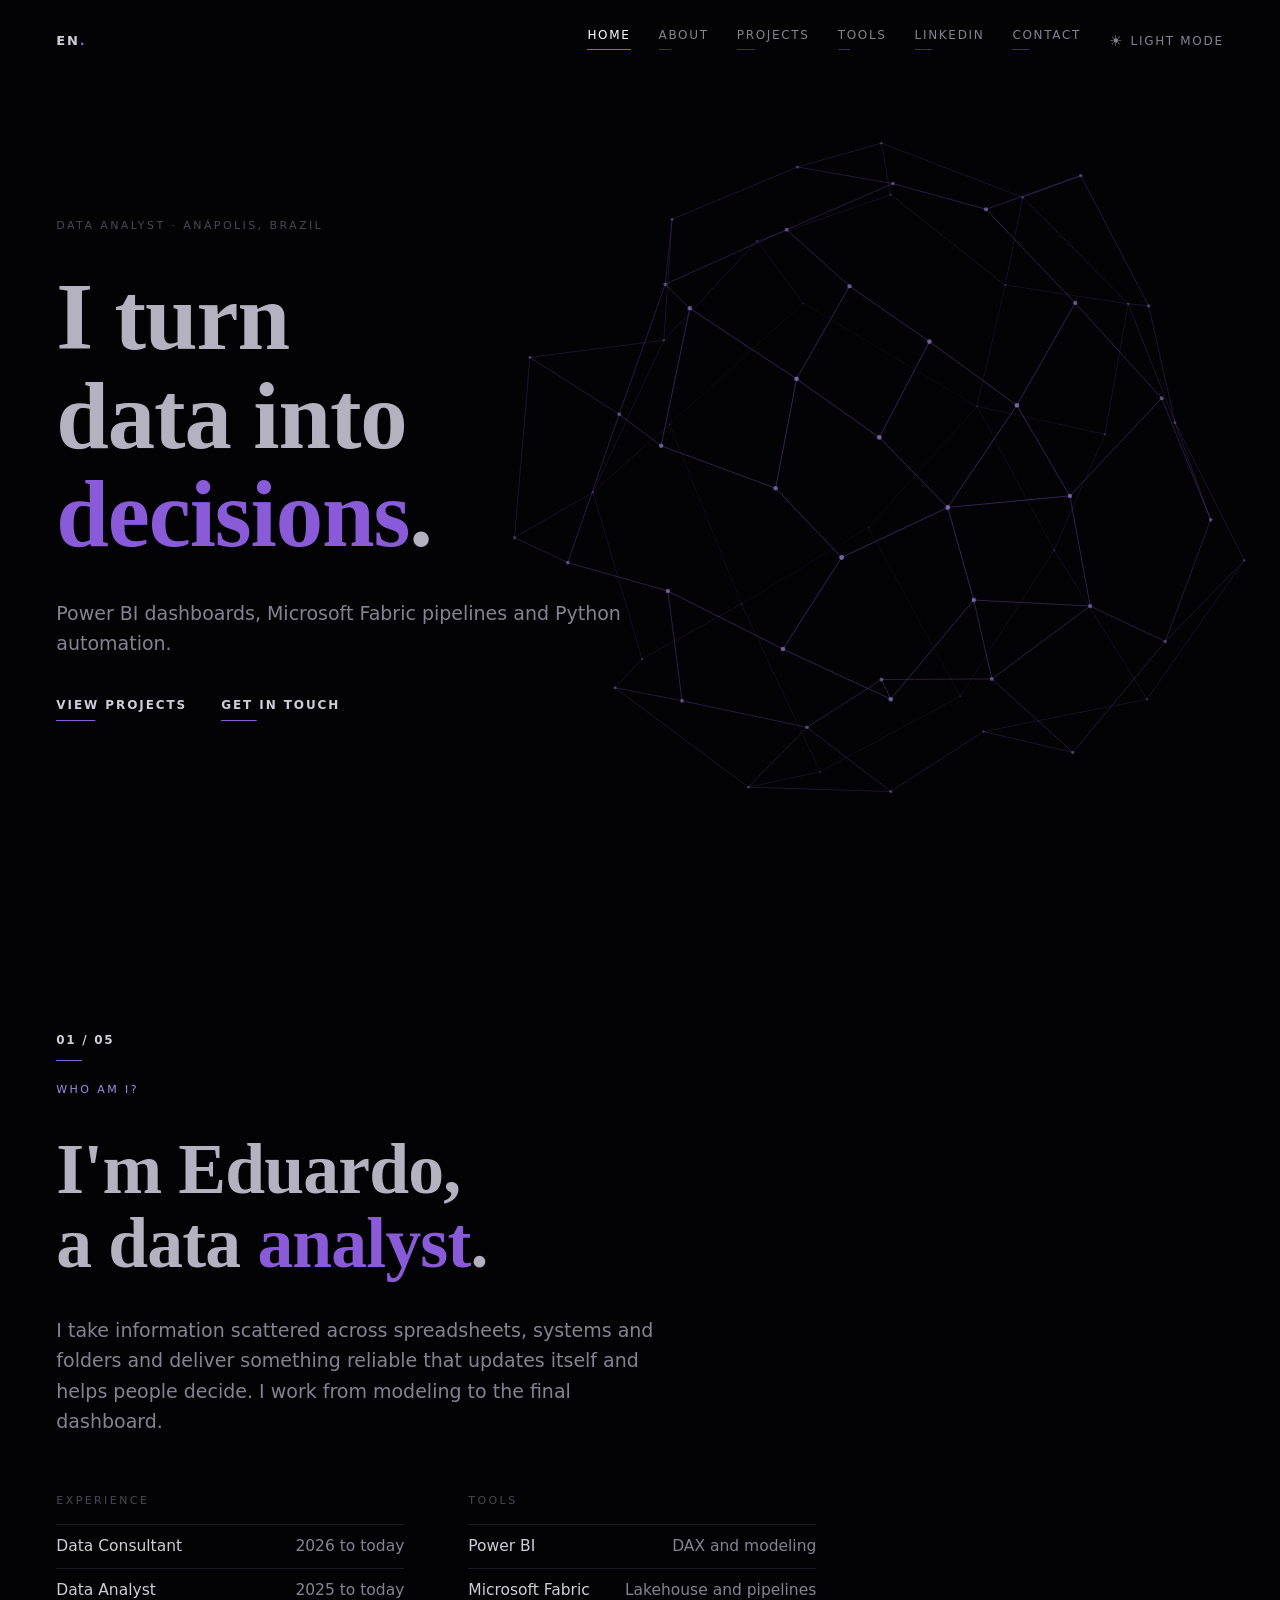
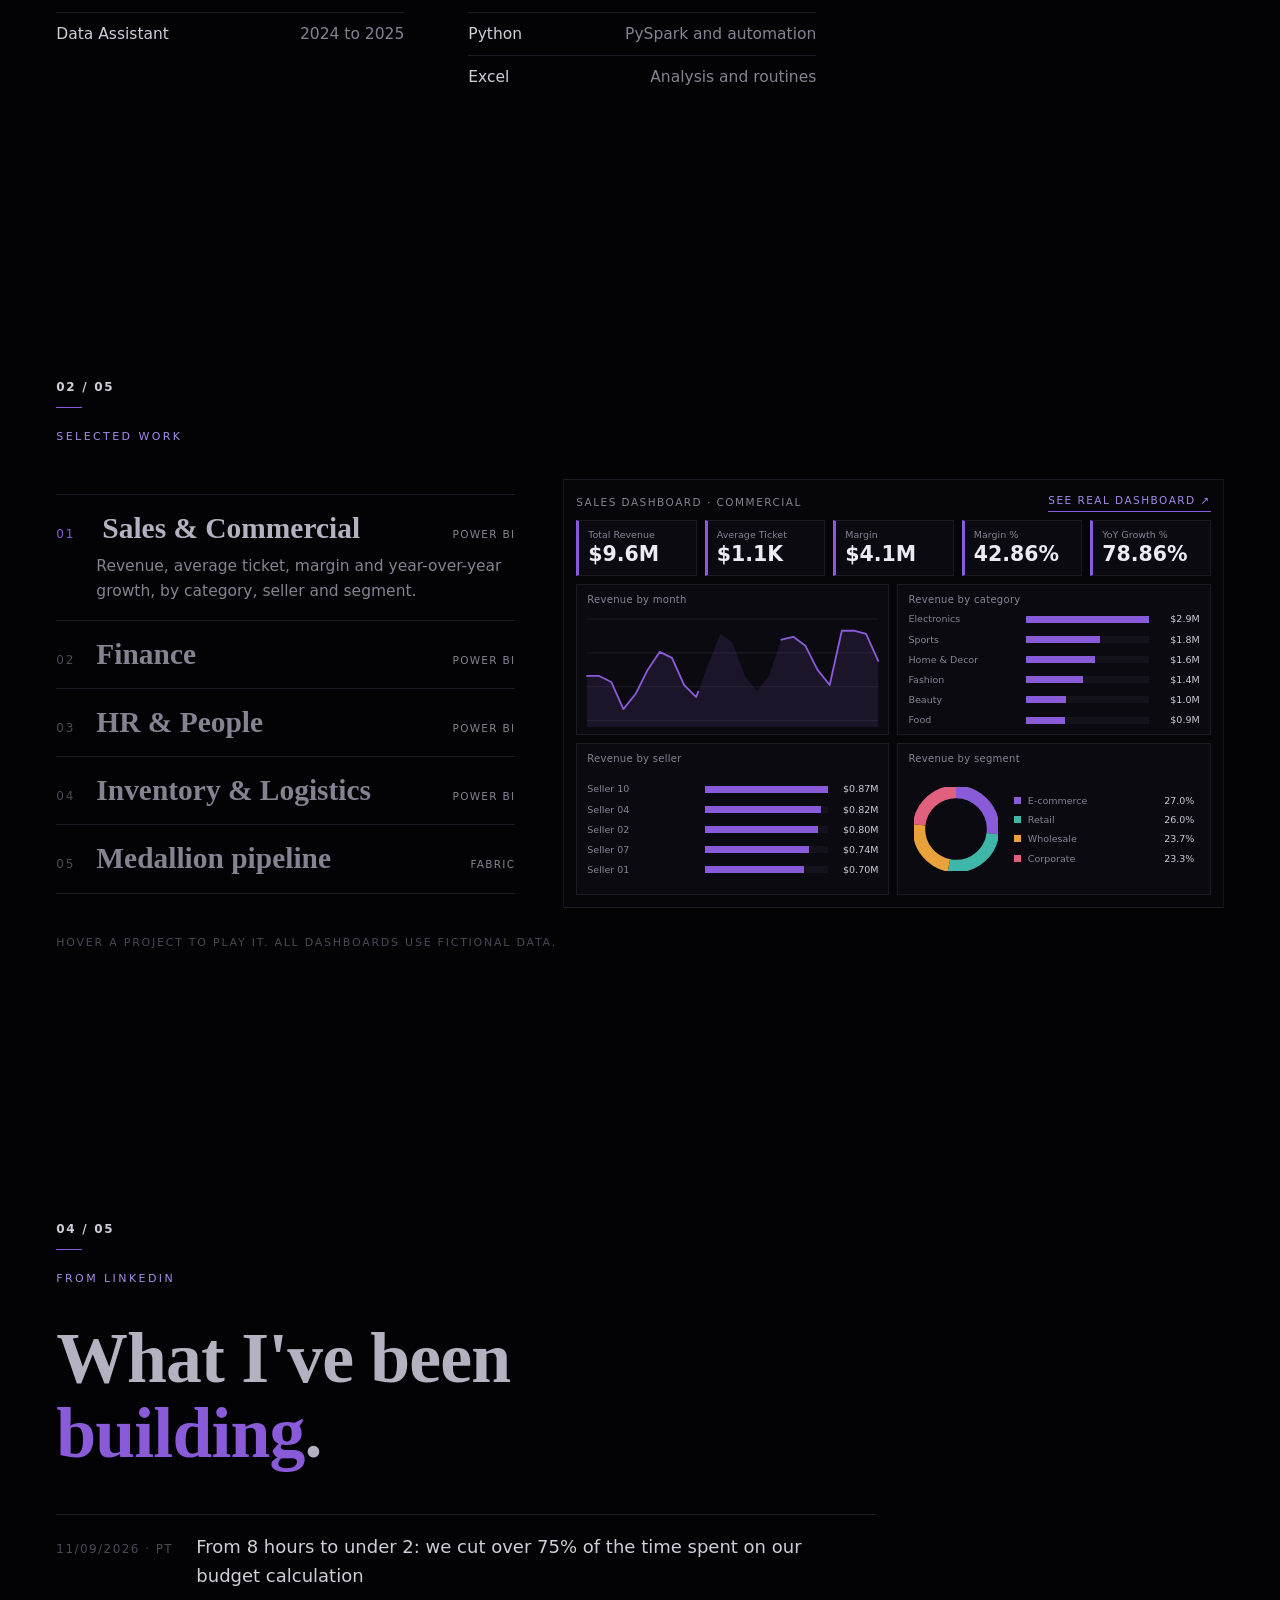
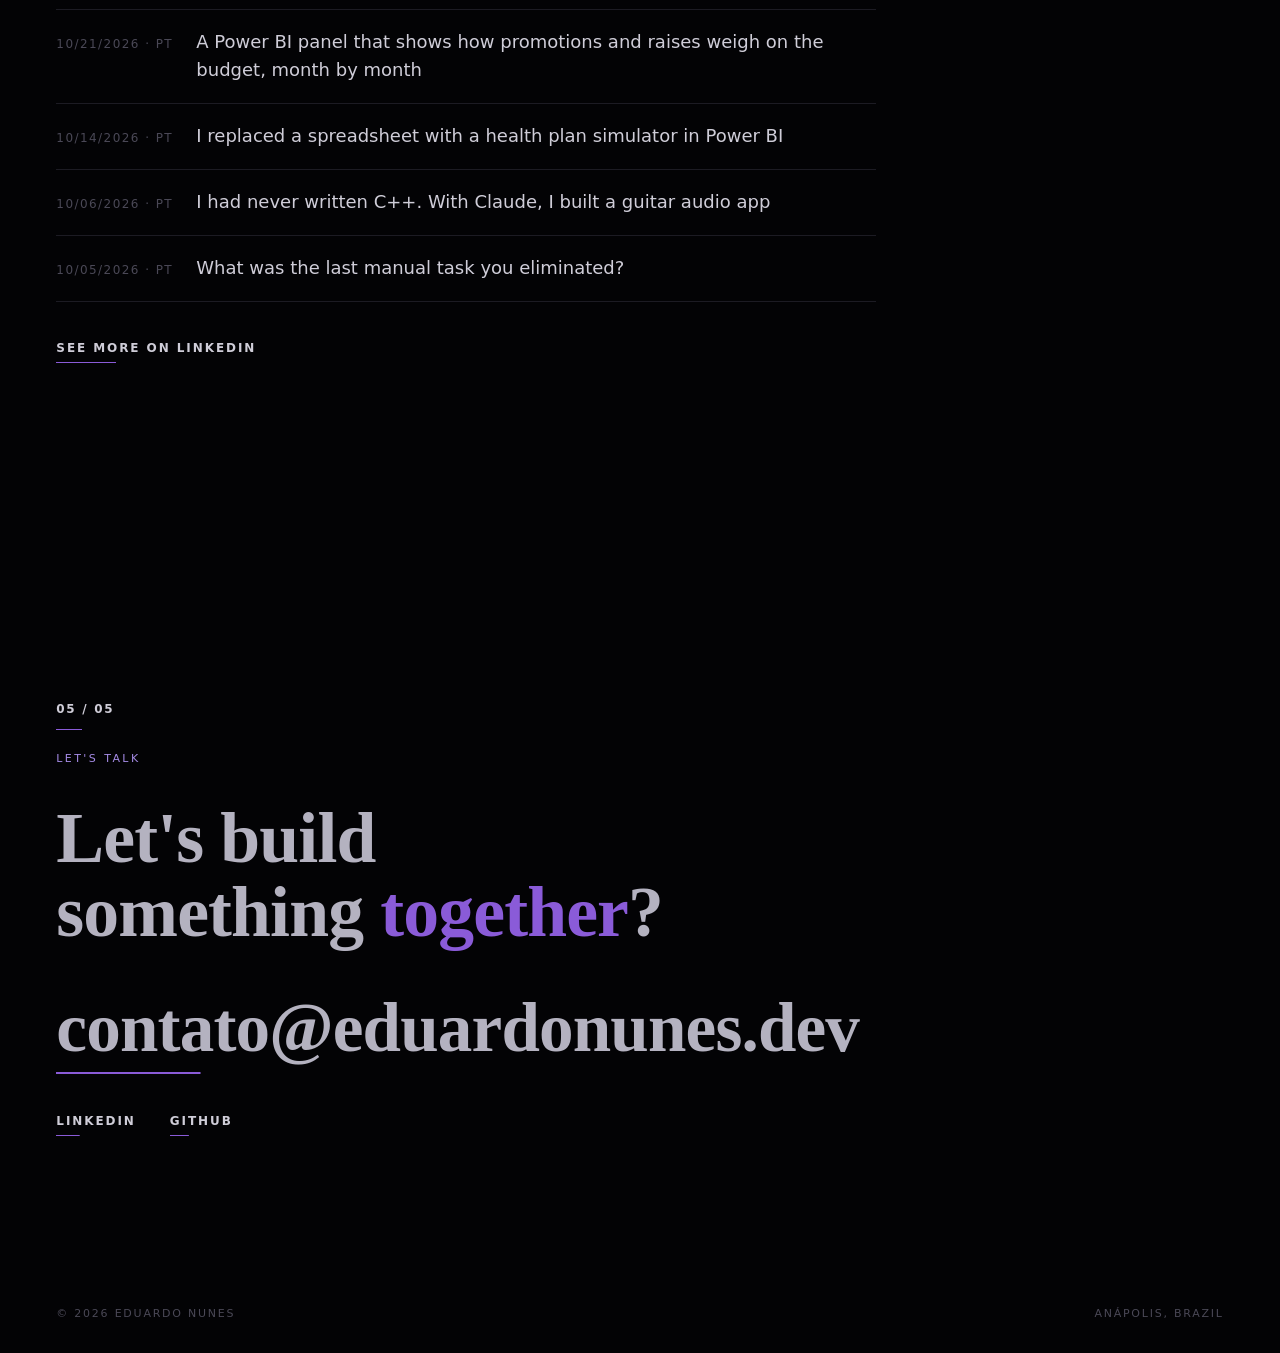
==== commit a6cf0830: "Remove DataNexos references from the portfolio (intro link, footer link, JSON-LD sameAs) Co-Authored" ====
--- a/index.html
+++ b/index.html
@@ -21,7 +21,7 @@
   <script>try{var t=localStorage.getItem("ferramentas-tema"),r=document.documentElement;r.dataset.theme=t==="light"?"light":"dark";if(t==="light")document.querySelector('meta[name="theme-color"]').content="#f7f6fa"}catch(e){document.documentElement.dataset.theme="dark"}</script>
   <link rel="stylesheet" href="assets/css/portfolio.css">
   <script type="application/ld+json">
-  {"@context":"https://schema.org","@type":"Person","name":"Eduardo Nunes","url":"https://eduardonunes.dev/","jobTitle":"Analista e Consultor de Dados","email":"contato@eduardonunes.dev","address":{"@type":"PostalAddress","addressLocality":"Anápolis","addressRegion":"GO","addressCountry":"BR"},"sameAs":["https://www.linkedin.com/in/eduardonunesgoncalves/","https://github.com/DevEduNunes","https://datanexos.com"]}
+  {"@context":"https://schema.org","@type":"Person","name":"Eduardo Nunes","url":"https://eduardonunes.dev/","jobTitle":"Analista e Consultor de Dados","email":"contato@eduardonunes.dev","address":{"@type":"PostalAddress","addressLocality":"Anápolis","addressRegion":"GO","addressCountry":"BR"},"sameAs":["https://www.linkedin.com/in/eduardonunesgoncalves/","https://github.com/DevEduNunes"]}
   </script>
 </head>
 <body>
@@ -58,7 +58,7 @@
       <span class="ln"><span style="--d:.1s" data-en="data into">dados em</span></span>
       <span class="ln"><span style="--d:.2s" data-en="<em>decisions</em>."><em>decisões</em>.</span></span>
     </h1>
-    <p class="lede fx" style="--d:.55s" data-en='Power BI dashboards, Microsoft Fabric pipelines and Python automation. For companies, I also work through <a class="tl inl" href="https://datanexos.com" target="_blank" rel="noopener">DataNexos</a>.'>Painéis em Power BI, pipelines no Microsoft Fabric e automações em Python. Para empresas, atendo também pela <a class="tl inl" href="https://datanexos.com" target="_blank" rel="noopener">DataNexos</a>.</p>
+    <p class="lede fx" style="--d:.55s" data-en='Power BI dashboards, Microsoft Fabric pipelines and Python automation.'>Painéis em Power BI, pipelines no Microsoft Fabric e automações em Python.</p>
     <div class="actions fx" style="--d:.7s">
       <a class="tl" href="#projetos" data-en="View projects">Ver projetos</a>
       <a class="tl" href="#contato" data-en="Get in touch">Falar comigo</a>
@@ -190,7 +190,6 @@
     <div class="socials fx" style="--d:.6s">
       <a class="tl" href="https://www.linkedin.com/in/eduardonunesgoncalves/" target="_blank" rel="noopener noreferrer">LinkedIn</a>
       <a class="tl" href="https://github.com/DevEduNunes" target="_blank" rel="noopener noreferrer">GitHub</a>
-      <a class="tl" href="https://datanexos.com" target="_blank" rel="noopener">DataNexos</a>
     </div>
     <div class="foot"><span>© <span id="ano">2026</span> Eduardo Nunes</span><span data-en="Anápolis, Brazil">Anápolis, GO</span></div>
   </section>
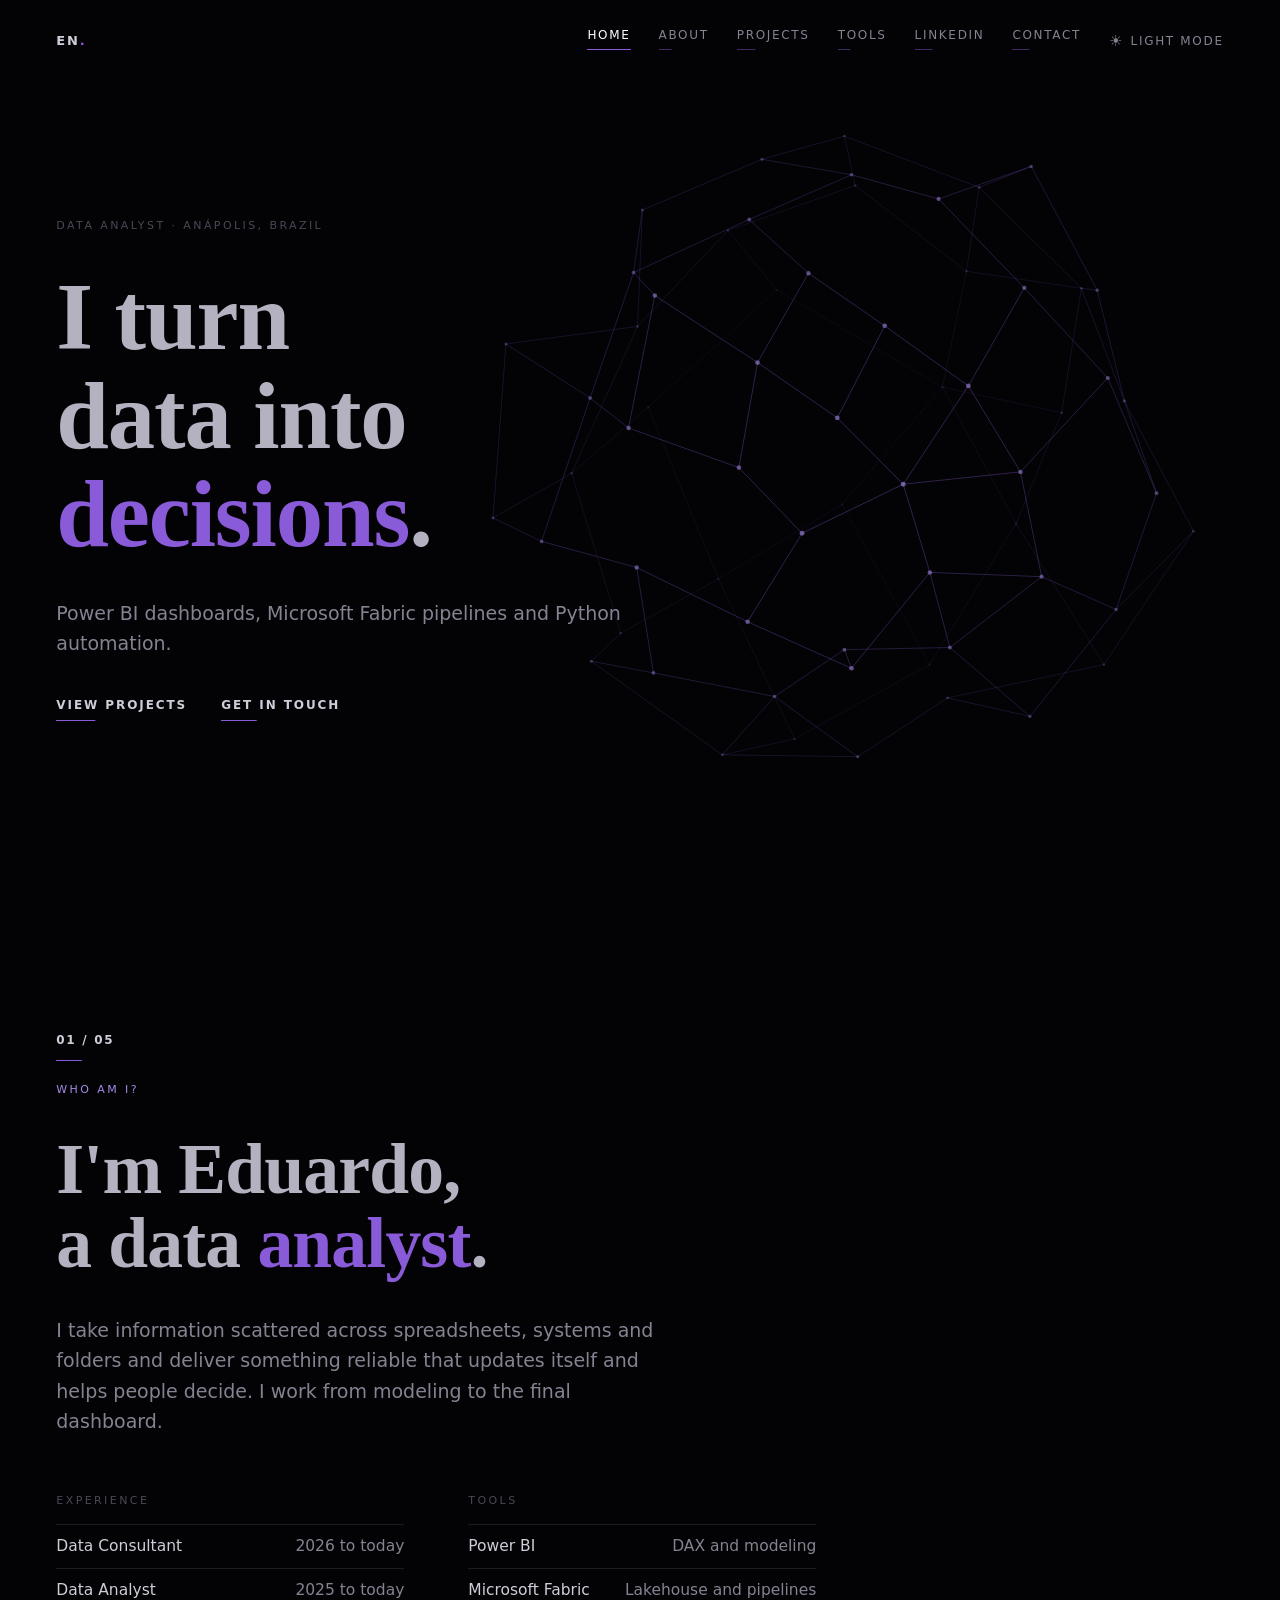
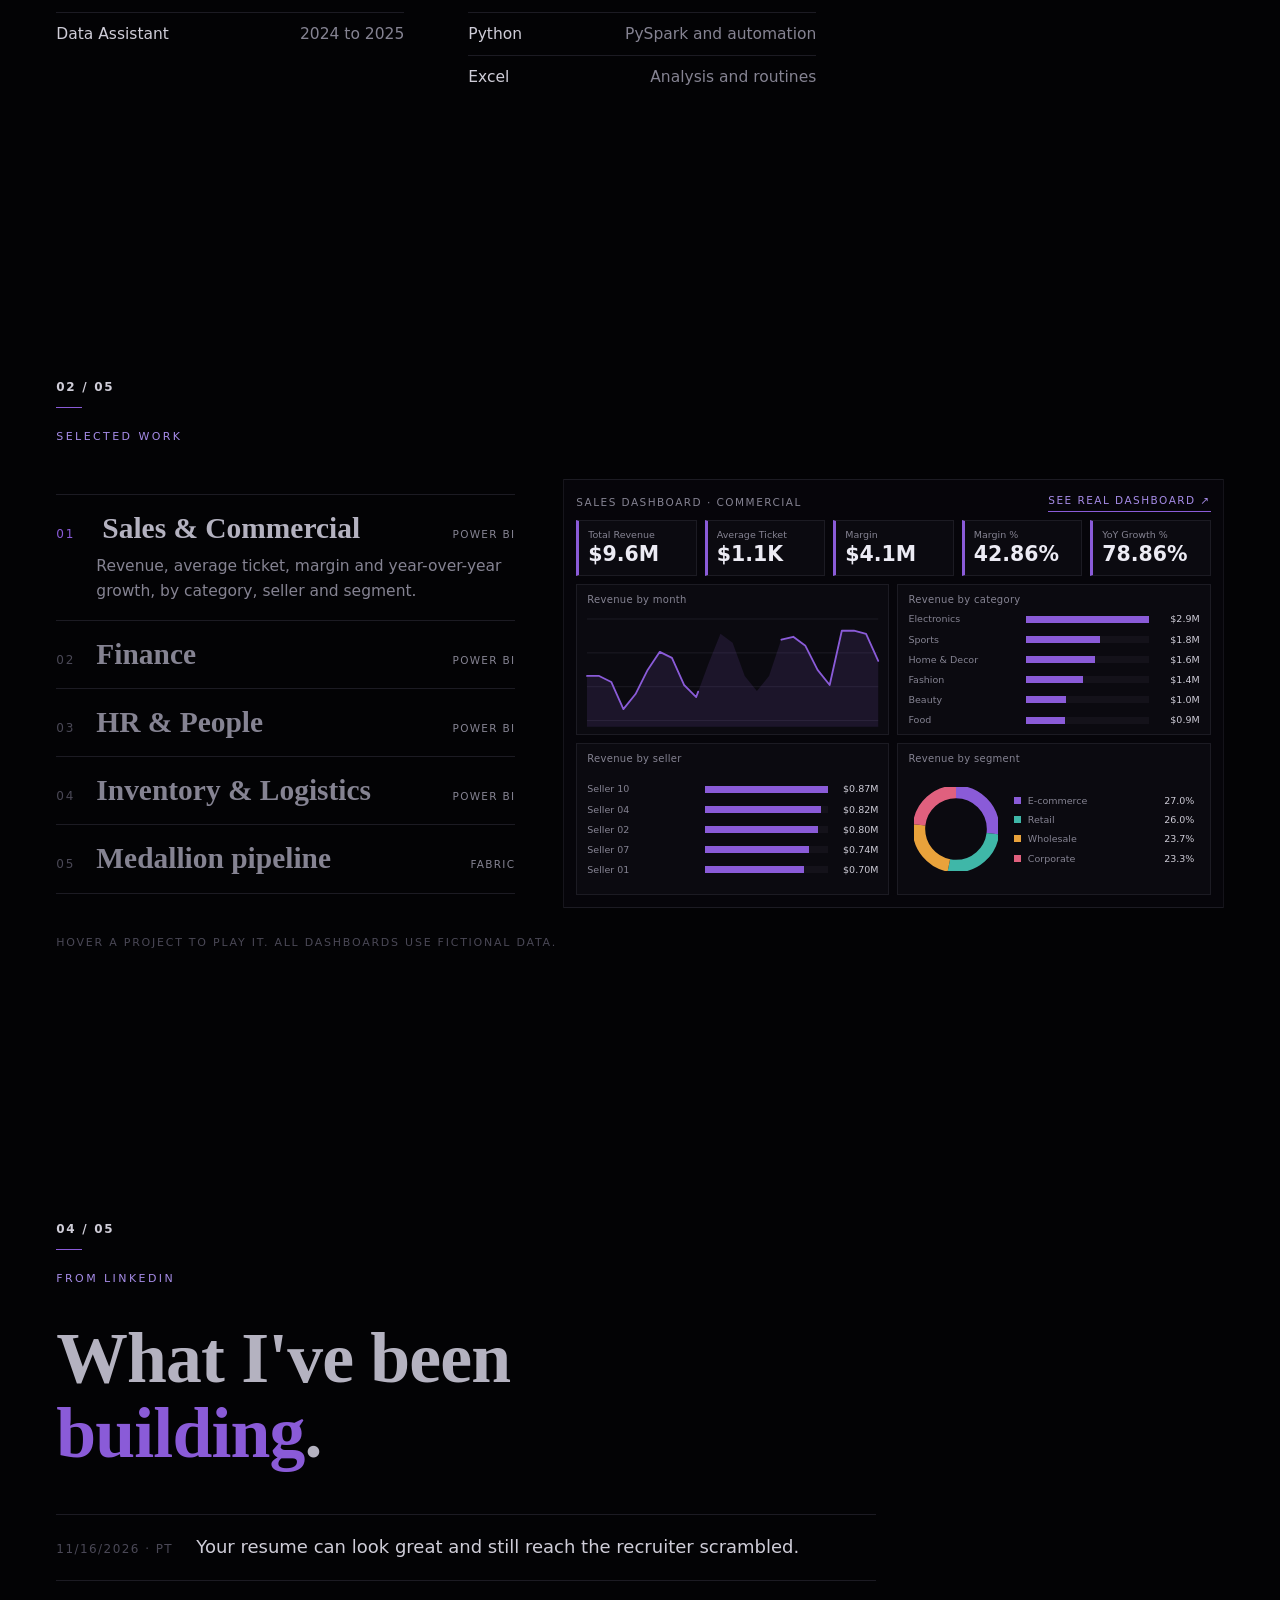
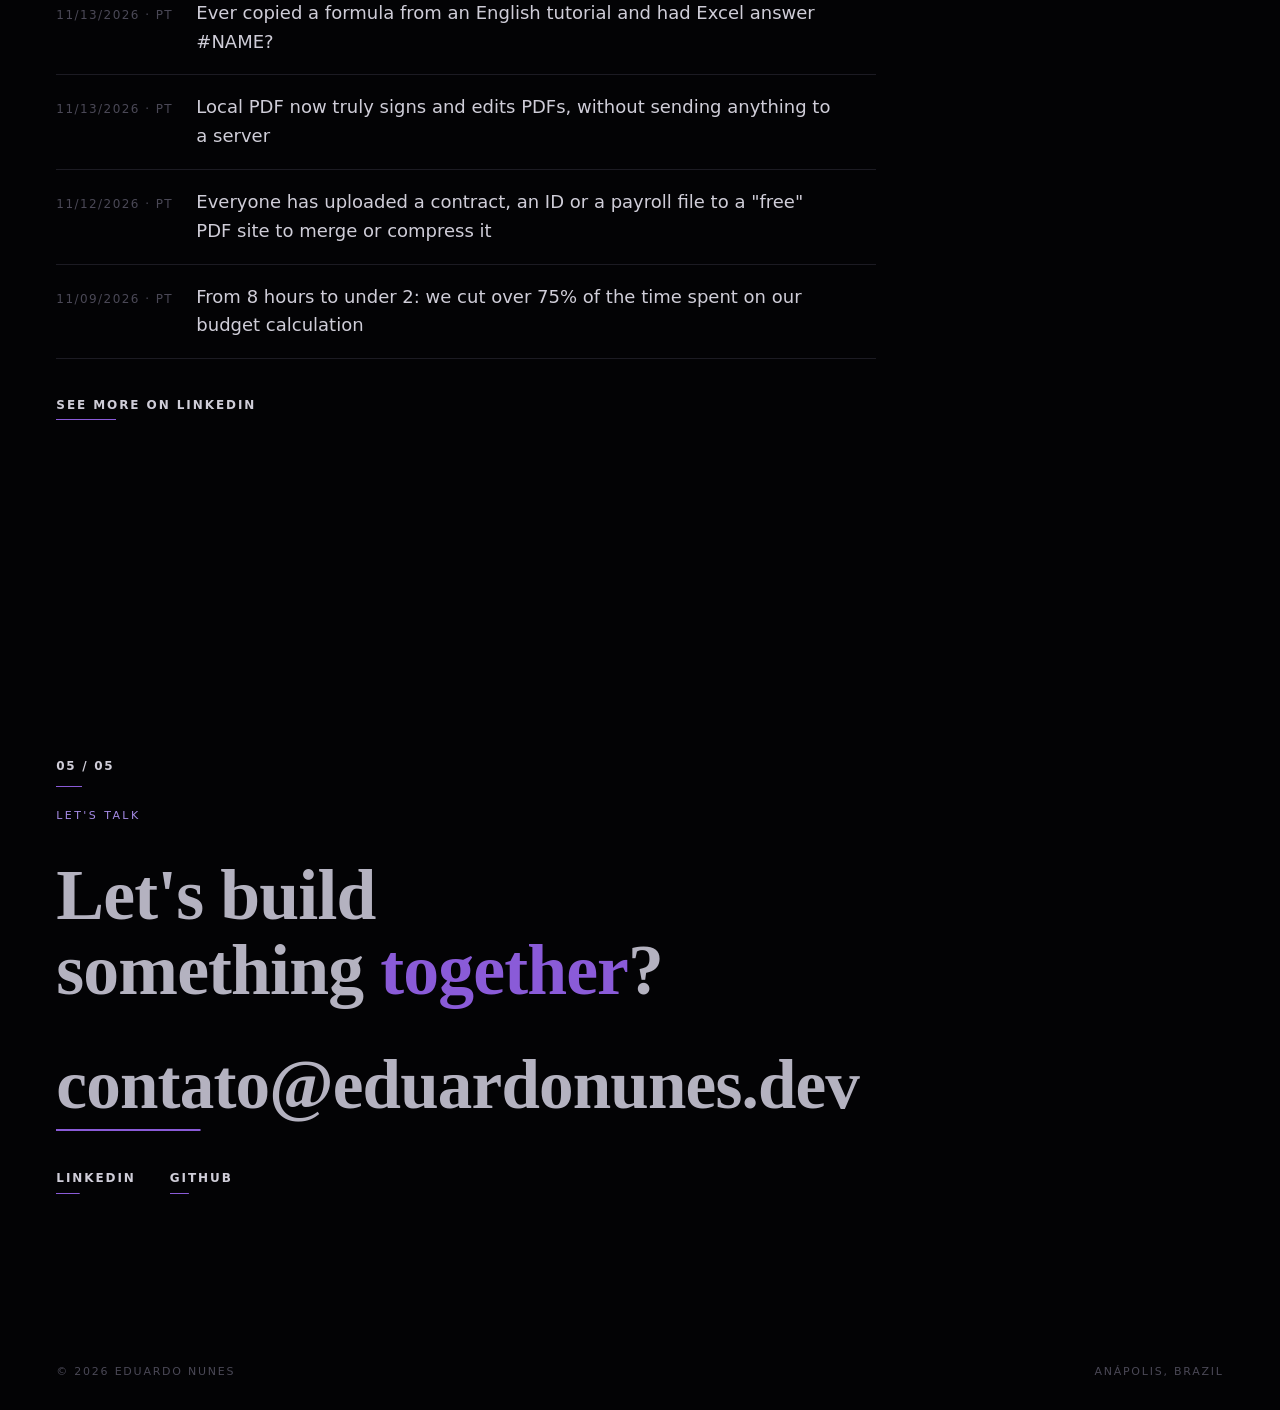
==== commit cad0f944: "Add CSP and referrer policy, pin Actions to commit SHAs, enable Dependabot Co-Authored-By: Claude So" ====
--- a/index.html
+++ b/index.html
@@ -3,6 +3,8 @@
 <head>
   <meta charset="utf-8">
   <meta name="viewport" content="width=device-width, initial-scale=1">
+  <meta http-equiv="Content-Security-Policy" content="default-src 'self'; script-src 'self' 'sha256-FgTj8XXTgTBinMX1VHgK0FsHNAi2sp7lJjYpt+6i2go=' 'sha256-8eDUsxMM3gtLjw+wgJaqG2xzEabsVkVOEZWMjNHLFUM=' 'sha256-41DxvjCDYCFJyW3HBRRhC7CnBavLCpe3U2i4x1L0dEo='; style-src 'self' 'unsafe-inline'; img-src 'self' data:; font-src 'self'; connect-src 'self' https://api.github.com; object-src 'none'; base-uri 'self'; form-action 'self'">
+  <meta name="referrer" content="strict-origin-when-cross-origin">
   <title>Eduardo Nunes | Analista de dados</title>
   <meta name="description" content="Eduardo Nunes, analista e consultor de dados em Anápolis, GO. Painéis em Power BI, pipelines no Microsoft Fabric e automações em Python.">
   <meta name="author" content="Eduardo Nunes">
